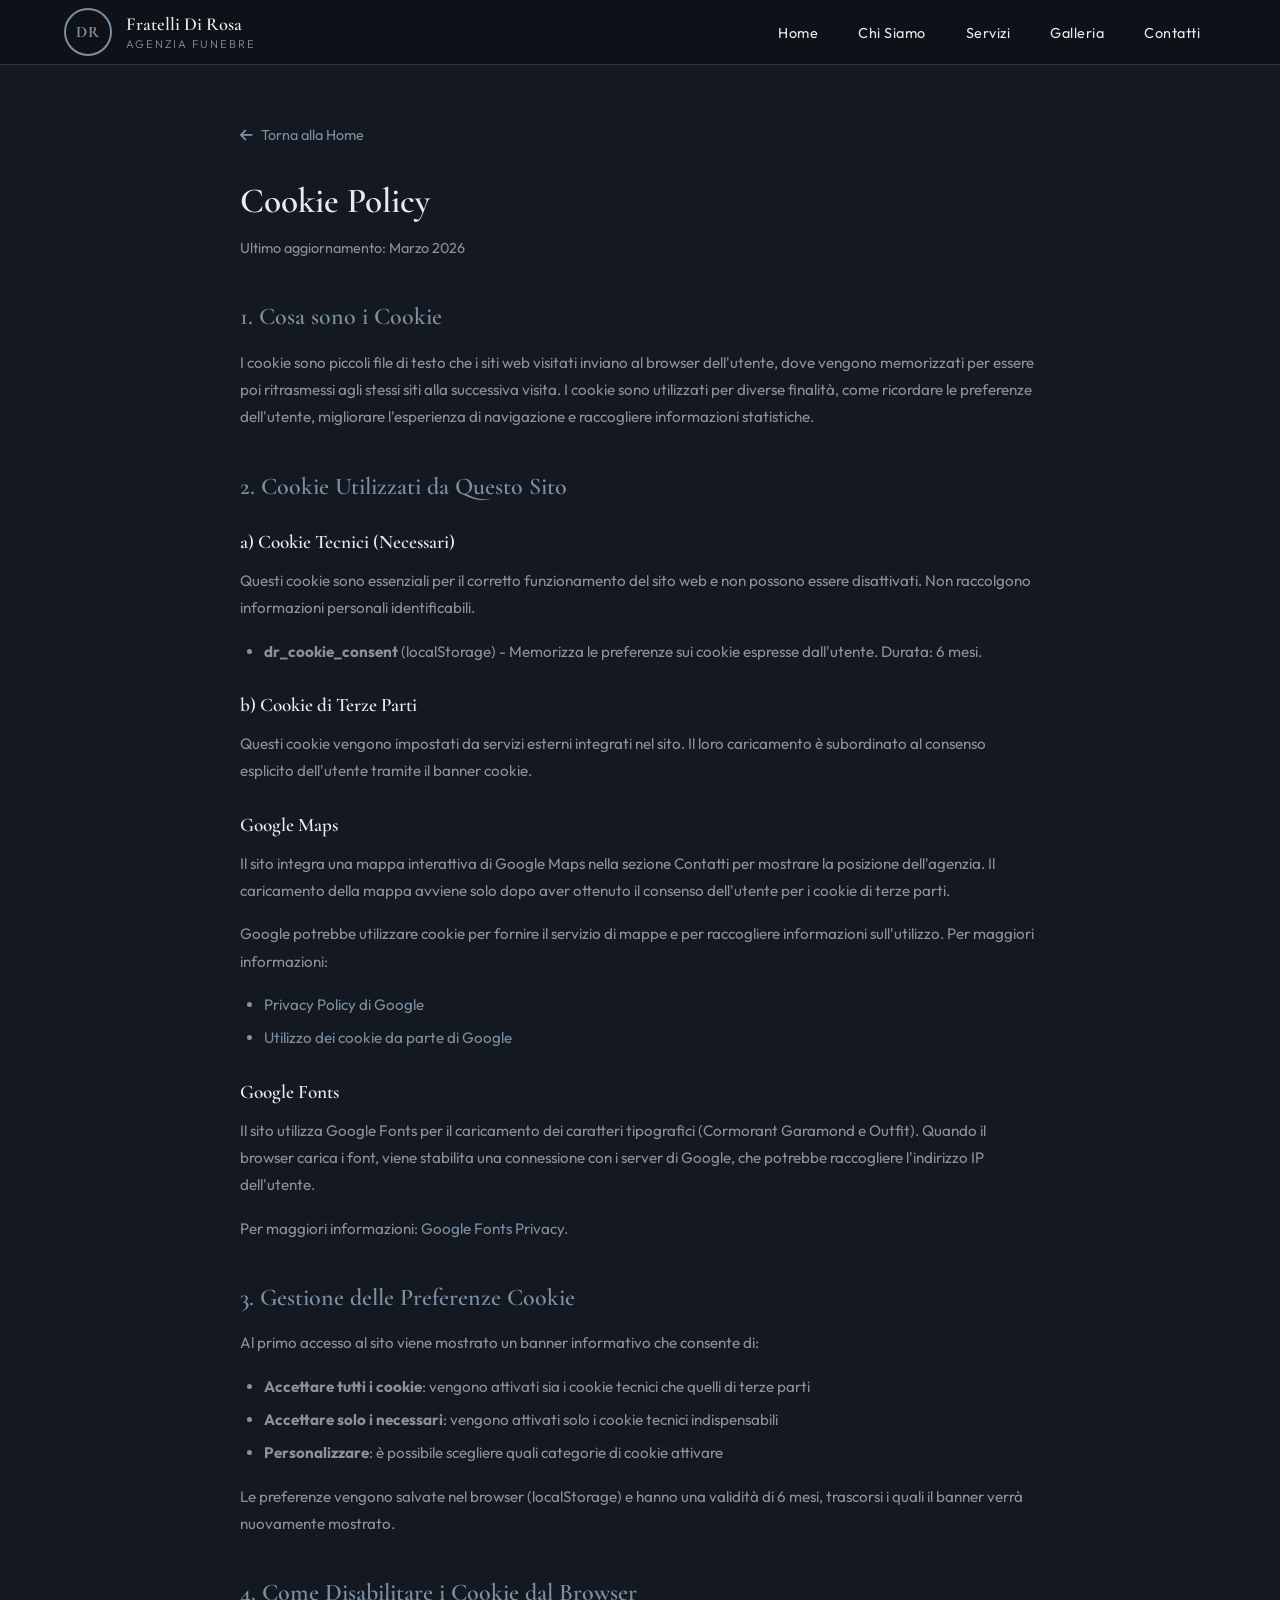
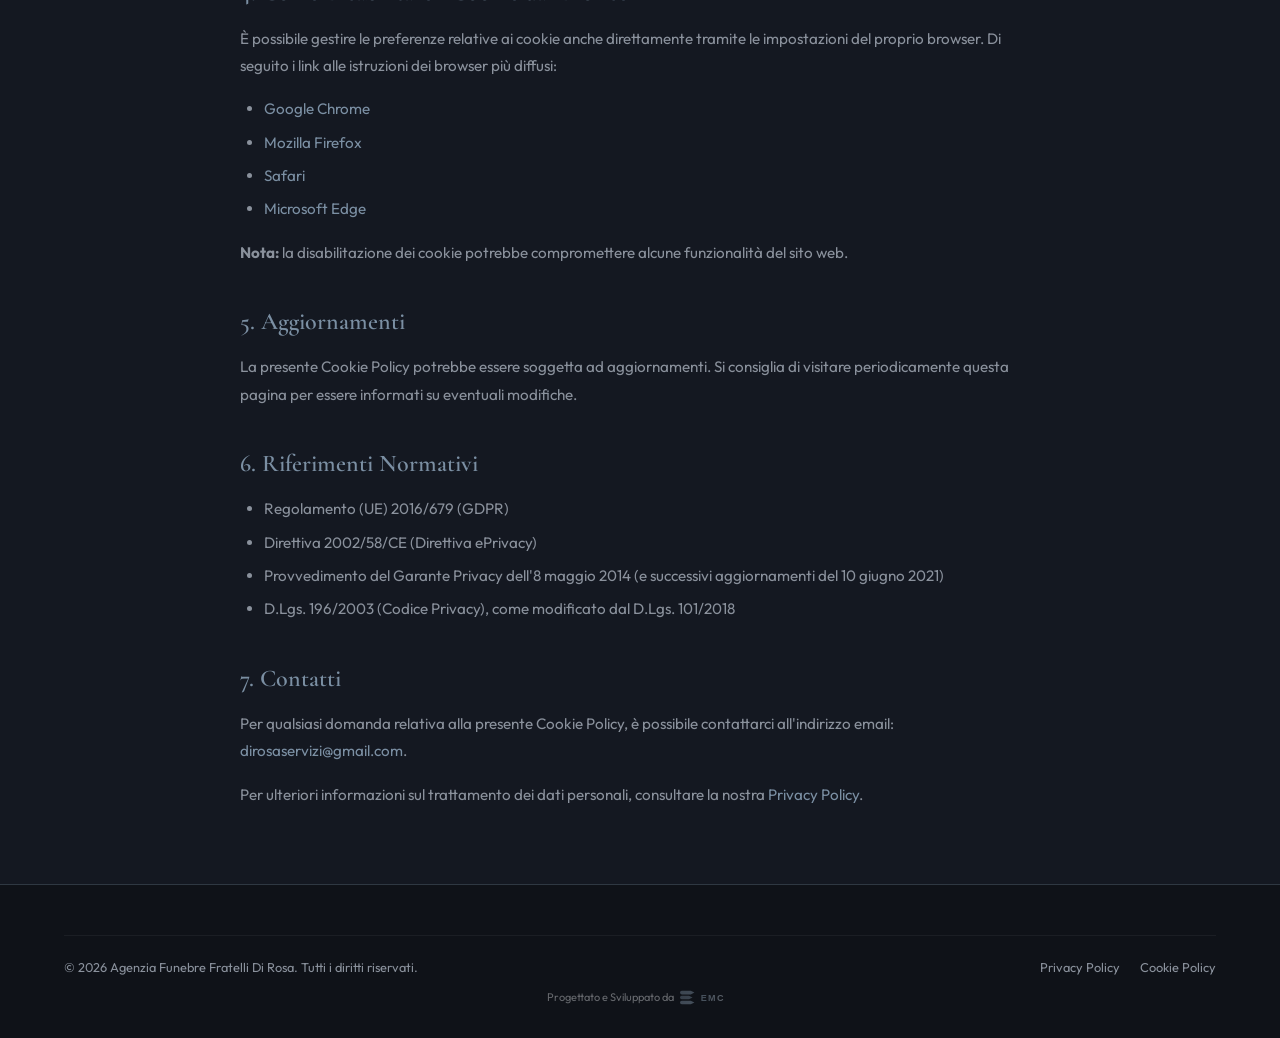
==== cookie-policy.html @ 61fea6ab "Redesign completo veste grafica sito Fratelli Di Rosa Nuovo design visivamente distinto da giulianal" ====
<!DOCTYPE html>
<html lang="it">
<head>
    <meta charset="UTF-8">
    <meta name="viewport" content="width=device-width, initial-scale=1.0">
    <meta name="description" content="Cookie Policy - Agenzia Funebre Fratelli Di Rosa">
    <meta name="robots" content="noindex, nofollow">
    <title>Cookie Policy - Fratelli Di Rosa</title>

    <link rel="preconnect" href="https://fonts.googleapis.com">
    <link rel="preconnect" href="https://fonts.gstatic.com" crossorigin>
    <link href="https://fonts.googleapis.com/css2?family=Cormorant+Garamond:ital,wght@0,400;0,500;0,600;0,700;1,400;1,500&family=Outfit:wght@300;400;500;600&display=swap" rel="stylesheet">
    <link rel="stylesheet" href="https://cdnjs.cloudflare.com/ajax/libs/font-awesome/6.5.1/css/all.min.css" integrity="sha512-DTOQO9RWCH3ppGqcWaEA1BIZOC6xxalwEsw9c2QQeAIftl+Vegovlnee1c9QX4TctnWMn13TZye+giMm8e2LwA==" crossorigin="anonymous" referrerpolicy="no-referrer">
    <link rel="icon" type="image/x-icon" href="favicon.ico">
    <link rel="stylesheet" href="css/style.css">
</head>
<body>

    <!-- Header -->
    <header class="header scrolled">
        <div class="container">
            <nav class="nav">
                <a href="index.html" class="nav-logo">
                    <div class="nav-logo-icon">DR</div>
                    <div class="nav-logo-text">
                        Fratelli Di Rosa
                        <span>Agenzia Funebre</span>
                    </div>
                </a>
                <ul class="nav-links">
                    <li><a href="index.html">Home</a></li>
                    <li><a href="index.html#chi-siamo">Chi Siamo</a></li>
                    <li><a href="index.html#servizi">Servizi</a></li>
                    <li><a href="index.html#galleria">Galleria</a></li>
                    <li><a href="index.html#contatti">Contatti</a></li>
                </ul>
                <button class="hamburger" id="hamburger" aria-label="Menu di navigazione" aria-expanded="false">
                    <span></span>
                    <span></span>
                    <span></span>
                </button>
            </nav>
        </div>
    </header>

    <!-- Cookie Policy -->
    <main class="legal-page">
        <div class="container">
            <div class="legal-content">
                <a href="index.html" class="legal-back"><i class="fas fa-arrow-left"></i> Torna alla Home</a>

                <h1>Cookie Policy</h1>
                <p class="legal-date">Ultimo aggiornamento: Marzo 2026</p>

                <h2>1. Cosa sono i Cookie</h2>
                <p>
                    I cookie sono piccoli file di testo che i siti web visitati inviano al browser dell'utente,
                    dove vengono memorizzati per essere poi ritrasmessi agli stessi siti alla successiva visita.
                    I cookie sono utilizzati per diverse finalità, come ricordare le preferenze dell'utente,
                    migliorare l'esperienza di navigazione e raccogliere informazioni statistiche.
                </p>

                <h2>2. Cookie Utilizzati da Questo Sito</h2>

                <h3>a) Cookie Tecnici (Necessari)</h3>
                <p>
                    Questi cookie sono essenziali per il corretto funzionamento del sito web e non possono essere
                    disattivati. Non raccolgono informazioni personali identificabili.
                </p>
                <ul>
                    <li>
                        <strong>dr_cookie_consent</strong> (localStorage) - Memorizza le preferenze sui cookie
                        espresse dall'utente. Durata: 6 mesi.
                    </li>
                </ul>

                <h3>b) Cookie di Terze Parti</h3>
                <p>
                    Questi cookie vengono impostati da servizi esterni integrati nel sito. Il loro caricamento
                    è subordinato al consenso esplicito dell'utente tramite il banner cookie.
                </p>

                <h3>Google Maps</h3>
                <p>
                    Il sito integra una mappa interattiva di Google Maps nella sezione Contatti per mostrare
                    la posizione dell'agenzia. Il caricamento della mappa avviene solo dopo aver ottenuto
                    il consenso dell'utente per i cookie di terze parti.
                </p>
                <p>
                    Google potrebbe utilizzare cookie per fornire il servizio di mappe e per raccogliere
                    informazioni sull'utilizzo. Per maggiori informazioni:
                </p>
                <ul>
                    <li><a href="https://policies.google.com/privacy" target="_blank" rel="noopener noreferrer">Privacy Policy di Google</a></li>
                    <li><a href="https://policies.google.com/technologies/cookies" target="_blank" rel="noopener noreferrer">Utilizzo dei cookie da parte di Google</a></li>
                </ul>

                <h3>Google Fonts</h3>
                <p>
                    Il sito utilizza Google Fonts per il caricamento dei caratteri tipografici (Cormorant Garamond e Outfit).
                    Quando il browser carica i font, viene stabilita una connessione con i server di Google,
                    che potrebbe raccogliere l'indirizzo IP dell'utente.
                </p>
                <p>
                    Per maggiori informazioni: <a href="https://developers.google.com/fonts/faq/privacy" target="_blank" rel="noopener noreferrer">Google Fonts Privacy</a>.
                </p>

                <h2>3. Gestione delle Preferenze Cookie</h2>
                <p>
                    Al primo accesso al sito viene mostrato un banner informativo che consente di:
                </p>
                <ul>
                    <li><strong>Accettare tutti i cookie</strong>: vengono attivati sia i cookie tecnici che quelli di terze parti</li>
                    <li><strong>Accettare solo i necessari</strong>: vengono attivati solo i cookie tecnici indispensabili</li>
                    <li><strong>Personalizzare</strong>: è possibile scegliere quali categorie di cookie attivare</li>
                </ul>
                <p>
                    Le preferenze vengono salvate nel browser (localStorage) e hanno una validità di 6 mesi,
                    trascorsi i quali il banner verrà nuovamente mostrato.
                </p>

                <h2>4. Come Disabilitare i Cookie dal Browser</h2>
                <p>
                    È possibile gestire le preferenze relative ai cookie anche direttamente tramite le
                    impostazioni del proprio browser. Di seguito i link alle istruzioni dei browser più diffusi:
                </p>
                <ul>
                    <li><a href="https://support.google.com/chrome/answer/95647" target="_blank" rel="noopener noreferrer">Google Chrome</a></li>
                    <li><a href="https://support.mozilla.org/it/kb/protezione-antitracciamento-avanzata-firefox-desktop" target="_blank" rel="noopener noreferrer">Mozilla Firefox</a></li>
                    <li><a href="https://support.apple.com/it-it/guide/safari/sfri11471/mac" target="_blank" rel="noopener noreferrer">Safari</a></li>
                    <li><a href="https://support.microsoft.com/it-it/windows/eliminare-e-gestire-i-cookie-168dab11-0753-043d-7c16-ede5947fc64d" target="_blank" rel="noopener noreferrer">Microsoft Edge</a></li>
                </ul>
                <p>
                    <strong>Nota:</strong> la disabilitazione dei cookie potrebbe compromettere alcune funzionalità del sito web.
                </p>

                <h2>5. Aggiornamenti</h2>
                <p>
                    La presente Cookie Policy potrebbe essere soggetta ad aggiornamenti. Si consiglia di visitare
                    periodicamente questa pagina per essere informati su eventuali modifiche.
                </p>

                <h2>6. Riferimenti Normativi</h2>
                <ul>
                    <li>Regolamento (UE) 2016/679 (GDPR)</li>
                    <li>Direttiva 2002/58/CE (Direttiva ePrivacy)</li>
                    <li>Provvedimento del Garante Privacy dell'8 maggio 2014 (e successivi aggiornamenti del 10 giugno 2021)</li>
                    <li>D.Lgs. 196/2003 (Codice Privacy), come modificato dal D.Lgs. 101/2018</li>
                </ul>

                <h2>7. Contatti</h2>
                <p>
                    Per qualsiasi domanda relativa alla presente Cookie Policy, è possibile contattarci all'indirizzo
                    email: <a href="mailto:dirosaservizi@gmail.com">dirosaservizi@gmail.com</a>.
                </p>
                <p>
                    Per ulteriori informazioni sul trattamento dei dati personali, consultare la nostra
                    <a href="privacy.html">Privacy Policy</a>.
                </p>
            </div>
        </div>
    </main>

    <!-- Footer -->
    <footer class="footer">
        <div class="container">
            <div class="footer-bottom">
                <p>&copy; 2026 Agenzia Funebre Fratelli Di Rosa. Tutti i diritti riservati.</p>
                <div class="footer-bottom-links">
                    <a href="privacy.html">Privacy Policy</a>
                    <a href="cookie-policy.html">Cookie Policy</a>
                </div>
            </div>
            <a href="https://www.enricomariacaruso.it" target="_blank" rel="noopener" title="Progettato e Sviluppato da Enrico Maria Caruso" style="margin-top:10px;display:flex;align-items:center;justify-content:center;gap:6px;opacity:0.4;font-size:11px;text-decoration:none;color:inherit;"><span>Progettato e Sviluppato da</span> <svg xmlns="http://www.w3.org/2000/svg" viewBox="0 0 120 40" height="18"><defs><linearGradient id="emcG" x1="0" y1="0" x2="120" y2="40" gradientUnits="userSpaceOnUse"><stop offset="0%" stop-color="#7b8fa3"/><stop offset="45%" stop-color="#9bb0c4"/><stop offset="100%" stop-color="#e8eaed"/></linearGradient><linearGradient id="emcIG" x1="0" y1="0" x2="40" y2="40" gradientUnits="userSpaceOnUse"><stop offset="0%" stop-color="#7b8fa3"/><stop offset="100%" stop-color="#9bb0c4"/></linearGradient></defs><path d="M4,4 H24 L32,8 L24,12 H4 A4,4 0 0,1 4,4Z" fill="url(#emcIG)"/><path d="M4,15 H20 L28,19 L20,23 H4 A4,4 0 0,1 4,15Z" fill="url(#emcIG)" opacity="0.85"/><path d="M4,26 H24 L32,30 L24,34 H4 A4,4 0 0,1 4,26Z" fill="url(#emcIG)"/><text x="46" y="27" font-family="'Space Grotesk','Segoe UI','Helvetica Neue',Arial,sans-serif" font-size="20" font-weight="700" fill="url(#emcG)" letter-spacing="3">EMC</text></svg></a>
        </div>
    </footer>

    <script>
        // Mobile menu per le pagine legali
        var hamburger = document.getElementById('hamburger');
        var navLinks = document.querySelector('.nav-links');
        if (hamburger && navLinks) {
            hamburger.addEventListener('click', function () {
                var isOpen = navLinks.classList.toggle('open');
                hamburger.classList.toggle('active');
                hamburger.setAttribute('aria-expanded', isOpen);
                document.body.style.overflow = isOpen ? 'hidden' : '';
            });
            navLinks.querySelectorAll('a').forEach(function (link) {
                link.addEventListener('click', function () {
                    navLinks.classList.remove('open');
                    hamburger.classList.remove('active');
                    hamburger.setAttribute('aria-expanded', 'false');
                    document.body.style.overflow = '';
                });
            });
        }
    </script>

</body>
</html>
---- css/style.css ----
/* ============================================
   Fratelli Di Rosa - Agenzia Funebre
   Redesign: Elegant Dark with Blue/Silver Accents
   Typography: Cormorant Garamond + Outfit
   ============================================ */

/* --- CSS Variables --- */
:root {
    --bg-primary: #141821;
    --bg-secondary: #0f1218;
    --bg-tertiary: #1a1f2e;
    --accent: #7b8fa3;
    --accent-light: #9bb0c4;
    --accent-transparent: rgba(123, 143, 163, 0.3);
    --accent-glow: rgba(123, 143, 163, 0.15);
    --text-primary: #e8eaed;
    --text-secondary: #8a919c;
    --text-dark: #141821;
    --font-heading: 'Cormorant Garamond', Georgia, serif;
    --font-body: 'Outfit', 'Segoe UI', Arial, sans-serif;
    --transition: 0.3s ease;
    --transition-slow: 0.6s ease;
    --max-width: 1200px;
    --nav-height: 80px;
}

/* --- Reset & Base --- */
*,
*::before,
*::after {
    margin: 0;
    padding: 0;
    box-sizing: border-box;
}

html {
    scroll-behavior: smooth;
    font-size: 16px;
}

body {
    font-family: var(--font-body);
    background-color: var(--bg-primary);
    color: var(--text-primary);
    line-height: 1.75;
    overflow-x: hidden;
    -webkit-font-smoothing: antialiased;
    -moz-osx-font-smoothing: grayscale;
}

a {
    color: var(--accent);
    text-decoration: none;
    transition: color var(--transition);
}

a:hover {
    color: var(--accent-light);
}

img {
    max-width: 100%;
    height: auto;
    display: block;
}

ul {
    list-style: none;
}

h1, h2, h3, h4, h5, h6 {
    font-family: var(--font-heading);
    font-weight: 600;
    line-height: 1.3;
    color: var(--text-primary);
}

.container {
    width: 100%;
    max-width: var(--max-width);
    margin: 0 auto;
    padding: 0 24px;
}

/* --- Section Shared --- */
.section {
    padding: 100px 0;
    position: relative;
}

/* Section divider gradient lines */
.section + .section::before {
    content: '';
    position: absolute;
    top: 0;
    left: 50%;
    transform: translateX(-50%);
    width: 120px;
    height: 1px;
    background: linear-gradient(90deg, transparent, var(--accent), transparent);
}

/* Section Header: left-aligned with vertical accent bar */
.section-header {
    text-align: left;
    margin-bottom: 60px;
    padding-left: 20px;
    border-left: 3px solid var(--accent);
}

.section-header h2 {
    font-size: 2.5rem;
    font-weight: 600;
    margin-bottom: 10px;
    color: var(--text-primary);
}

.section-header p {
    font-size: 1.1rem;
    color: var(--text-secondary);
    max-width: 600px;
    font-style: italic;
    font-family: var(--font-heading);
}

/* --- Scroll Animations: reveal-up + stagger --- */
.reveal-up {
    opacity: 0;
    clip-path: inset(100% 0 0 0);
    transition: opacity 0.8s cubic-bezier(0.16, 1, 0.3, 1), clip-path 0.8s cubic-bezier(0.16, 1, 0.3, 1);
}

.reveal-up.visible {
    opacity: 1;
    clip-path: inset(0);
}

/* Stagger delays for children */
.reveal-stagger > *:nth-child(1) { transition-delay: 0s; }
.reveal-stagger > *:nth-child(2) { transition-delay: 0.1s; }
.reveal-stagger > *:nth-child(3) { transition-delay: 0.2s; }
.reveal-stagger > *:nth-child(4) { transition-delay: 0.3s; }
.reveal-stagger > *:nth-child(5) { transition-delay: 0.4s; }
.reveal-stagger > *:nth-child(6) { transition-delay: 0.5s; }
.reveal-stagger > *:nth-child(7) { transition-delay: 0.6s; }

/* When reveal-stagger is visible, children also reveal */
.reveal-stagger.visible > * {
    opacity: 1;
    clip-path: inset(0);
}

/* Children of stagger containers share the reveal-up transition */
.reveal-stagger > * {
    opacity: 0;
    clip-path: inset(100% 0 0 0);
    transition: opacity 0.8s cubic-bezier(0.16, 1, 0.3, 1), clip-path 0.8s cubic-bezier(0.16, 1, 0.3, 1);
}

/* --- Header / Navbar --- */
.header {
    position: fixed;
    top: 0;
    left: 0;
    width: 100%;
    z-index: 1000;
    transition: background-color var(--transition), border-color var(--transition), height var(--transition);
    background-color: transparent;
}

.header.scrolled {
    background-color: rgba(15, 18, 24, 0.97);
    border-bottom: 1px solid var(--accent-transparent);
    backdrop-filter: blur(10px);
}

.header.scrolled .nav {
    height: 64px;
}

.nav {
    display: flex;
    align-items: center;
    justify-content: space-between;
    height: var(--nav-height);
    transition: height var(--transition);
}

.nav-logo {
    display: flex;
    align-items: center;
    gap: 14px;
    text-decoration: none;
}

.nav-logo-icon {
    width: 48px;
    height: 48px;
    border: 2px solid var(--accent);
    border-radius: 50%;
    display: flex;
    align-items: center;
    justify-content: center;
    font-family: var(--font-heading);
    font-weight: 700;
    font-size: 1rem;
    color: var(--accent);
    flex-shrink: 0;
    letter-spacing: 1px;
}

.nav-logo-text {
    font-family: var(--font-heading);
    font-size: 1.15rem;
    font-weight: 600;
    color: var(--text-primary);
    line-height: 1.3;
}

.nav-logo-text span {
    display: block;
    font-size: 0.7rem;
    color: var(--text-secondary);
    font-family: var(--font-body);
    text-transform: uppercase;
    letter-spacing: 2px;
    font-weight: 300;
}

/* Nav links: normal case, pill hover, dot active */
.nav-links {
    display: flex;
    align-items: center;
    gap: 8px;
}

.nav-links a {
    color: var(--text-primary);
    font-size: 0.9rem;
    font-weight: 400;
    letter-spacing: 0.5px;
    position: relative;
    padding: 8px 16px;
    border-radius: 24px;
    transition: background-color var(--transition), color var(--transition);
}

.nav-links a:hover {
    background-color: rgba(123, 143, 163, 0.12);
    color: var(--accent-light);
}

.nav-links a.active {
    color: var(--accent);
}

/* Dot indicator for active link */
.nav-links a.active::after {
    content: '';
    position: absolute;
    bottom: 2px;
    left: 50%;
    transform: translateX(-50%);
    width: 4px;
    height: 4px;
    background: var(--accent);
    border-radius: 50%;
}

/* Hamburger Menu */
.hamburger {
    display: none;
    flex-direction: column;
    justify-content: center;
    gap: 5px;
    cursor: pointer;
    padding: 8px;
    background: none;
    border: none;
    z-index: 1001;
}

.hamburger span {
    display: block;
    width: 26px;
    height: 2px;
    background: var(--text-primary);
    transition: all var(--transition);
    border-radius: 2px;
}

.hamburger.active span:nth-child(1) {
    transform: rotate(45deg) translate(5px, 5px);
}

.hamburger.active span:nth-child(2) {
    opacity: 0;
}

.hamburger.active span:nth-child(3) {
    transform: rotate(-45deg) translate(5px, -5px);
}

/* --- Buttons: Pill style, sentence case --- */
.btn {
    display: inline-flex;
    align-items: center;
    gap: 10px;
    padding: 14px 32px;
    font-size: 0.95rem;
    font-weight: 500;
    letter-spacing: 0.5px;
    border: none;
    border-radius: 24px;
    cursor: pointer;
    transition: all var(--transition);
    text-decoration: none;
    font-family: var(--font-body);
}

.btn-primary {
    background: var(--accent);
    color: var(--text-dark);
}

.btn-primary:hover {
    background: var(--accent-light);
    color: var(--text-dark);
    transform: translateY(-2px);
    box-shadow: 0 8px 25px rgba(123, 143, 163, 0.3);
}

.btn-outline {
    background: transparent;
    color: var(--accent);
    border: 1px solid var(--accent);
}

.btn-outline:hover {
    background: var(--accent);
    color: var(--text-dark);
    transform: translateY(-2px);
}

/* --- Hero Section: Left-aligned, gradient veil --- */
.hero {
    position: relative;
    min-height: 100vh;
    display: flex;
    align-items: center;
    justify-content: flex-start;
    background: var(--bg-secondary);
    overflow: hidden;
}

.hero::before {
    content: '';
    position: absolute;
    inset: 0;
    background:
        radial-gradient(ellipse at 30% 40%, rgba(123, 143, 163, 0.1) 0%, transparent 60%),
        radial-gradient(ellipse at 70% 80%, rgba(123, 143, 163, 0.05) 0%, transparent 50%);
    pointer-events: none;
    animation: hero-breathe 8s ease-in-out infinite;
}

@keyframes hero-breathe {
    0%, 100% { opacity: 1; }
    50% { opacity: 0.6; }
}

/* Animated horizontal line */
.hero::after {
    content: '';
    position: absolute;
    bottom: 60px;
    left: 10%;
    right: 10%;
    height: 1px;
    background: linear-gradient(90deg, transparent, var(--accent-transparent), transparent);
    transform: scaleX(0);
    animation: hero-line-draw 1.5s ease-out 1s forwards;
}

@keyframes hero-line-draw {
    to { transform: scaleX(1); }
}

.hero-content {
    position: relative;
    z-index: 1;
    padding: 0 24px;
    max-width: 600px;
    margin-left: max(24px, calc((100vw - var(--max-width)) / 2 + 24px));
}

.hero-eyebrow {
    font-size: 0.8rem;
    text-transform: uppercase;
    letter-spacing: 4px;
    color: var(--accent);
    font-weight: 400;
    margin-bottom: 16px;
    opacity: 0;
    transform: translateY(20px);
    animation: hero-slide-up 0.8s ease-out 0.2s forwards;
}

.hero h1 {
    font-size: 4.5rem;
    font-weight: 600;
    margin-bottom: 20px;
    letter-spacing: 1px;
    color: var(--text-primary);
    line-height: 1.1;
    opacity: 0;
    transform: translateY(20px);
    animation: hero-slide-up 0.8s ease-out 0.4s forwards;
}

.hero-phrase-wrapper {
    display: flex;
    align-items: stretch;
    gap: 20px;
    margin-bottom: 36px;
    opacity: 0;
    transform: translateY(20px);
    animation: hero-slide-up 0.8s ease-out 0.6s forwards;
}

.hero-phrase-divider {
    width: 1px;
    background: var(--accent);
    flex-shrink: 0;
}

.hero-phrase {
    font-size: 1.15rem;
    color: var(--text-secondary);
    font-style: italic;
    font-family: var(--font-heading);
    font-weight: 500;
    line-height: 1.6;
}

.hero-ctas {
    display: flex;
    gap: 16px;
    margin-bottom: 28px;
    opacity: 0;
    transform: translateY(20px);
    animation: hero-slide-up 0.8s ease-out 0.8s forwards;
}

.hero-bottom {
    display: flex;
    align-items: center;
    gap: 20px;
    flex-wrap: wrap;
    opacity: 0;
    transform: translateY(20px);
    animation: hero-slide-up 0.8s ease-out 1s forwards;
}

.hero-badge {
    display: inline-flex;
    align-items: center;
    gap: 8px;
    padding: 8px 20px;
    border: 1px solid var(--accent-transparent);
    border-radius: 50px;
    font-size: 0.8rem;
    color: var(--accent);
    letter-spacing: 0.5px;
    font-weight: 300;
}

.hero-badge i {
    font-size: 0.85rem;
}

.hero-phones {
    display: flex;
    flex-wrap: wrap;
    gap: 16px;
}

.hero-phones a {
    color: var(--text-secondary);
    font-size: 0.9rem;
    display: inline-flex;
    align-items: center;
    gap: 6px;
    transition: color var(--transition);
    font-weight: 300;
}

.hero-phones a:hover {
    color: var(--accent);
}

.hero-phones .phone-name {
    color: var(--accent);
    font-weight: 500;
    font-size: 0.75rem;
    text-transform: uppercase;
    letter-spacing: 0.5px;
}

@keyframes hero-slide-up {
    to {
        opacity: 1;
        transform: translateY(0);
    }
}

/* --- Chi Siamo: 2-column editorial layout --- */
.about {
    background: var(--bg-primary);
}

.about-editorial {
    display: grid;
    grid-template-columns: 3fr 2fr;
    gap: 60px;
    align-items: start;
}

.about-text {
    text-align: left;
}

.about-text p {
    font-size: 1.05rem;
    color: var(--text-secondary);
    margin-bottom: 20px;
    line-height: 1.85;
}

.about-text p:last-of-type {
    margin-bottom: 0;
}

/* Sidebar values */
.about-sidebar {
    border-left: 1px solid var(--accent-transparent);
    padding-left: 32px;
    display: flex;
    flex-direction: column;
    gap: 28px;
}

.about-value {
    display: flex;
    align-items: flex-start;
    gap: 16px;
    text-align: left;
}

.about-value-icon {
    width: 48px;
    height: 48px;
    border-radius: 12px;
    background: var(--accent-glow);
    display: flex;
    align-items: center;
    justify-content: center;
    font-size: 1.2rem;
    color: var(--accent);
    flex-shrink: 0;
}

.about-value-content h4 {
    font-size: 1rem;
    font-family: var(--font-body);
    font-weight: 600;
    margin-bottom: 4px;
    color: var(--text-primary);
}

.about-value-content p {
    font-size: 0.9rem;
    color: var(--text-secondary);
    line-height: 1.6;
    margin-bottom: 0;
}

/* --- Servizi: Horizontal numbered strips --- */
.services {
    background: var(--bg-secondary);
}

.services-strips {
    display: flex;
    flex-direction: column;
    gap: 2px;
}

.service-strip {
    display: grid;
    grid-template-columns: 60px 1fr 80px;
    align-items: center;
    gap: 24px;
    padding: 24px 28px;
    background: var(--bg-tertiary);
    border: 1px solid rgba(255, 255, 255, 0.04);
    transition: all var(--transition);
}

.service-strip:first-child {
    border-radius: 8px 8px 0 0;
}

.service-strip:last-child {
    border-radius: 0 0 8px 8px;
}

.service-strip:hover {
    padding-left: 40px;
    border-color: var(--accent-transparent);
}

.service-strip:hover .service-number {
    color: var(--accent);
}

.service-number {
    font-family: var(--font-heading);
    font-size: 1.4rem;
    font-weight: 600;
    color: var(--text-secondary);
    transition: color var(--transition);
}

.service-strip-content h3 {
    font-size: 1.15rem;
    font-weight: 600;
    margin-bottom: 4px;
    color: var(--text-primary);
}

.service-strip-content p {
    font-size: 0.9rem;
    color: var(--text-secondary);
    line-height: 1.65;
}

.service-strip-icon {
    display: flex;
    align-items: center;
    justify-content: center;
    font-size: 1.4rem;
    color: var(--accent);
    opacity: 0.6;
    transition: opacity var(--transition);
}

.service-strip:hover .service-strip-icon {
    opacity: 1;
}

/* --- Galleria: Masonry layout --- */
.gallery {
    background: var(--bg-primary);
}

.gallery-grid {
    display: grid;
    grid-template-columns: repeat(3, 1fr);
    grid-auto-rows: 200px;
    gap: 12px;
}

/* Variable sizing for masonry effect */
.gallery-item:nth-child(1) { grid-row: span 2; }
.gallery-item:nth-child(4) { grid-column: span 2; }
.gallery-item:nth-child(5) { grid-row: span 2; }

.gallery-item {
    border-radius: 4px;
    overflow: hidden;
    position: relative;
    cursor: pointer;
}

.gallery-item img {
    width: 100%;
    height: 100%;
    object-fit: cover;
    transition: transform 0.5s ease;
}

.gallery-item:hover img {
    transform: scale(1.03);
}

/* Caption overlay on hover */
.gallery-item::after {
    content: attr(data-caption);
    position: absolute;
    bottom: 0;
    left: 0;
    right: 0;
    padding: 16px;
    background: linear-gradient(transparent, rgba(0, 0, 0, 0.7));
    color: var(--text-primary);
    font-size: 0.85rem;
    font-weight: 400;
    transform: translateY(100%);
    transition: transform 0.4s ease;
}

.gallery-item:hover::after {
    transform: translateY(0);
}

/* Lightbox Carousel */
.lightbox-overlay {
    position: fixed;
    inset: 0;
    background: rgba(0, 0, 0, 0.94);
    z-index: 10000;
    display: none;
    align-items: center;
    justify-content: center;
    padding: 24px 80px;
}

.lightbox-overlay.show {
    display: flex;
}

.lightbox-overlay img {
    max-width: 85vw;
    max-height: 82vh;
    object-fit: contain;
    border-radius: 4px;
    transition: opacity 0.3s ease;
}

.lightbox-close {
    position: absolute;
    top: 20px;
    right: 28px;
    background: none;
    border: none;
    color: var(--text-primary);
    font-size: 2rem;
    cursor: pointer;
    opacity: 0.7;
    transition: opacity var(--transition);
    z-index: 1;
}

.lightbox-close:hover {
    opacity: 1;
}

.lightbox-prev,
.lightbox-next {
    position: absolute;
    top: 50%;
    transform: translateY(-50%);
    background: rgba(255, 255, 255, 0.08);
    border: 1px solid rgba(255, 255, 255, 0.15);
    color: var(--text-primary);
    width: 50px;
    height: 50px;
    border-radius: 50%;
    display: flex;
    align-items: center;
    justify-content: center;
    font-size: 1.1rem;
    cursor: pointer;
    opacity: 0.6;
    transition: all var(--transition);
    z-index: 1;
}

.lightbox-prev {
    left: 20px;
}

.lightbox-next {
    right: 20px;
}

.lightbox-prev:hover,
.lightbox-next:hover {
    opacity: 1;
    background: var(--accent);
    border-color: var(--accent);
    color: var(--text-dark);
}

.lightbox-counter {
    position: absolute;
    bottom: 24px;
    left: 50%;
    transform: translateX(-50%);
    font-size: 0.9rem;
    color: var(--text-secondary);
    letter-spacing: 2px;
}

/* --- Perche Sceglierci: Horizontal Timeline --- */
.why-us {
    background: var(--bg-primary);
}

.why-us-timeline {
    display: flex;
    align-items: flex-start;
    position: relative;
    gap: 0;
}

/* Connecting horizontal line */
.why-us-timeline::before {
    content: '';
    position: absolute;
    top: 32px;
    left: 60px;
    right: 60px;
    height: 2px;
    background: var(--accent-transparent);
    z-index: 0;
}

.why-us-step {
    flex: 1;
    text-align: center;
    padding: 0 20px;
    position: relative;
    z-index: 1;
}

.why-us-marker {
    width: 64px;
    height: 64px;
    margin: 0 auto 20px;
    border-radius: 12px;
    background: var(--bg-tertiary);
    border: 2px solid var(--accent-transparent);
    display: flex;
    flex-direction: column;
    align-items: center;
    justify-content: center;
    gap: 2px;
    transition: all var(--transition);
}

.why-us-marker .step-number {
    font-family: var(--font-heading);
    font-size: 0.7rem;
    font-weight: 600;
    color: var(--accent);
    line-height: 1;
}

.why-us-marker i {
    font-size: 1.2rem;
    color: var(--accent);
}

.why-us-step:hover .why-us-marker {
    border-color: var(--accent);
    box-shadow: 0 0 20px var(--accent-glow);
}

.why-us-step h3 {
    font-size: 1.2rem;
    margin-bottom: 12px;
    color: var(--text-primary);
}

.why-us-step p {
    font-size: 0.9rem;
    color: var(--text-secondary);
    line-height: 1.75;
}

/* --- Contatti: 3 columns --- */
.contact {
    background: var(--bg-secondary);
}

.contact-grid {
    display: grid;
    grid-template-columns: 1fr 280px 1fr;
    gap: 40px;
}

/* Map column */
.contact-map {
    border-radius: 8px;
    overflow: hidden;
    min-height: 400px;
}

.map-container {
    width: 100%;
    height: 100%;
    min-height: 400px;
    border-radius: 8px;
    overflow: hidden;
    border: 1px solid rgba(255, 255, 255, 0.08);
}

.map-container iframe {
    width: 100%;
    height: 100%;
    border: none;
    filter: grayscale(0.3) brightness(0.85);
}

.map-placeholder {
    width: 100%;
    height: 100%;
    min-height: 400px;
    display: flex;
    flex-direction: column;
    align-items: center;
    justify-content: center;
    background: var(--bg-tertiary);
    color: var(--text-secondary);
    gap: 12px;
}

.map-placeholder i {
    font-size: 2rem;
    color: var(--accent);
}

.map-placeholder p {
    font-size: 0.9rem;
    text-align: center;
    padding: 0 16px;
}

.map-placeholder a {
    color: var(--accent);
    text-decoration: underline;
}

/* Info column (center) */
.contact-info h3 {
    font-size: 1.4rem;
    margin-bottom: 24px;
    color: var(--text-primary);
}

.contact-info-item {
    display: flex;
    align-items: flex-start;
    gap: 14px;
    margin-bottom: 24px;
}

.contact-info-item i {
    width: 36px;
    height: 36px;
    border: 1px solid var(--accent-transparent);
    border-radius: 10px;
    display: flex;
    align-items: center;
    justify-content: center;
    color: var(--accent);
    font-size: 0.9rem;
    flex-shrink: 0;
    margin-top: 2px;
}

.contact-info-item-content h4 {
    font-size: 0.9rem;
    font-family: var(--font-body);
    font-weight: 600;
    color: var(--text-primary);
    margin-bottom: 2px;
}

.contact-info-item-content p,
.contact-info-item-content a {
    font-size: 0.88rem;
    color: var(--text-secondary);
    line-height: 1.6;
}

.contact-info-item-content a:hover {
    color: var(--accent);
}

.contact-phones {
    display: flex;
    flex-direction: column;
    gap: 2px;
}

/* Form column */
.contact-form h3 {
    font-size: 1.4rem;
    margin-bottom: 24px;
    color: var(--text-primary);
}

.form-group {
    margin-bottom: 18px;
}

.form-group label {
    display: block;
    font-size: 0.82rem;
    font-weight: 500;
    color: var(--text-secondary);
    margin-bottom: 6px;
    letter-spacing: 0.5px;
}

.form-group input,
.form-group textarea {
    width: 100%;
    padding: 12px 16px;
    background: var(--bg-tertiary);
    border: 1px solid rgba(255, 255, 255, 0.08);
    border-radius: 8px;
    color: var(--text-primary);
    font-family: var(--font-body);
    font-size: 0.92rem;
    transition: border-color var(--transition);
    outline: none;
}

.form-group input:focus,
.form-group textarea:focus {
    border-color: var(--accent);
}

.form-group input::placeholder,
.form-group textarea::placeholder {
    color: var(--text-secondary);
    opacity: 0.5;
}

.form-group textarea {
    resize: vertical;
    min-height: 110px;
}

.form-group.error input,
.form-group.error textarea {
    border-color: #c94c4c;
}

.form-group .error-message {
    color: #c94c4c;
    font-size: 0.8rem;
    margin-top: 6px;
    display: none;
}

.form-group.error .error-message {
    display: block;
}

.form-checkbox {
    display: flex;
    align-items: flex-start;
    gap: 12px;
    margin-bottom: 20px;
}

.form-checkbox input[type="checkbox"] {
    width: 18px;
    height: 18px;
    margin-top: 3px;
    accent-color: var(--accent);
    flex-shrink: 0;
    cursor: pointer;
}

.form-checkbox label {
    font-size: 0.82rem;
    color: var(--text-secondary);
    line-height: 1.6;
    cursor: pointer;
}

.form-checkbox label a {
    color: var(--accent);
    text-decoration: underline;
}

.form-checkbox.error label {
    color: #c94c4c;
}

.btn-submit {
    width: 100%;
}

.form-success {
    display: none;
    text-align: center;
    padding: 30px;
    background: var(--accent-glow);
    border: 1px solid var(--accent-transparent);
    border-radius: 8px;
}

.form-success i {
    font-size: 2.5rem;
    color: var(--accent);
    margin-bottom: 16px;
}

.form-success h4 {
    font-size: 1.2rem;
    margin-bottom: 8px;
}

.form-success p {
    color: var(--text-secondary);
    font-size: 0.95rem;
}

/* --- Footer: Single centered column + horizontal nav --- */
.footer {
    background: var(--bg-secondary);
    border-top: 1px solid var(--accent-transparent);
    padding: 50px 0 30px;
}

.footer-centered {
    text-align: center;
}

/* Brand area */
.footer-brand-center {
    display: flex;
    flex-direction: column;
    align-items: center;
    margin-bottom: 28px;
}

.footer-brand-center .nav-logo {
    margin-bottom: 12px;
    justify-content: center;
}

.footer-brand-center .nav-logo-text {
    text-align: left;
}

.footer-brand-center > p {
    color: var(--text-secondary);
    font-size: 0.88rem;
    line-height: 1.65;
    max-width: 400px;
}

/* Horizontal nav row */
.footer-nav-row {
    display: flex;
    justify-content: center;
    gap: 28px;
    padding: 20px 0;
    border-top: 1px solid rgba(255, 255, 255, 0.06);
    border-bottom: 1px solid rgba(255, 255, 255, 0.06);
    margin-bottom: 20px;
}

.footer-nav-row a {
    color: var(--text-secondary);
    font-size: 0.88rem;
    font-weight: 400;
    transition: color var(--transition);
}

.footer-nav-row a:hover {
    color: var(--accent);
}

/* Contact row */
.footer-contact-row {
    display: flex;
    justify-content: center;
    gap: 24px;
    flex-wrap: wrap;
    margin-bottom: 20px;
}

.footer-contact-row a {
    color: var(--text-secondary);
    font-size: 0.85rem;
    display: inline-flex;
    align-items: center;
    gap: 6px;
    transition: color var(--transition);
}

.footer-contact-row a:hover {
    color: var(--accent);
}

.footer-contact-row a i {
    color: var(--accent);
    font-size: 0.8rem;
}

/* Social */
.footer-social {
    display: flex;
    justify-content: center;
    gap: 12px;
    margin-bottom: 28px;
}

.footer-social a {
    width: 40px;
    height: 40px;
    border: 1px solid var(--accent-transparent);
    border-radius: 50%;
    display: flex;
    align-items: center;
    justify-content: center;
    color: var(--text-secondary);
    font-size: 1rem;
    transition: all var(--transition);
}

.footer-social a:hover {
    background: var(--accent);
    color: var(--text-dark);
    border-color: var(--accent);
}

.footer-bottom {
    border-top: 1px solid rgba(255, 255, 255, 0.05);
    padding-top: 20px;
    display: flex;
    align-items: center;
    justify-content: space-between;
    flex-wrap: wrap;
    gap: 12px;
}

.footer-bottom p {
    font-size: 0.8rem;
    color: var(--text-secondary);
}

.footer-bottom-links {
    display: flex;
    gap: 20px;
}

.footer-bottom-links a {
    font-size: 0.8rem;
    color: var(--text-secondary);
}

.footer-bottom-links a:hover {
    color: var(--accent);
}

/* --- WhatsApp Button --- */
.whatsapp-btn {
    position: fixed;
    bottom: 28px;
    right: 28px;
    width: 56px;
    height: 56px;
    background: #25D366;
    border-radius: 50%;
    display: flex;
    align-items: center;
    justify-content: center;
    color: #fff;
    font-size: 1.8rem;
    z-index: 9998;
    box-shadow: 0 4px 15px rgba(37, 211, 102, 0.4);
    transition: all var(--transition);
    text-decoration: none;
}

.whatsapp-btn:hover {
    background: #20ba5a;
    color: #fff;
    transform: scale(1.1);
    box-shadow: 0 6px 20px rgba(37, 211, 102, 0.5);
}

/* --- Cookie Banner --- */
.cookie-banner {
    position: fixed;
    bottom: 0;
    left: 0;
    right: 0;
    background: var(--bg-tertiary);
    border-top: 1px solid var(--accent-transparent);
    padding: 20px 24px;
    z-index: 9999;
    transform: translateY(100%);
    transition: transform 0.5s ease;
    box-shadow: 0 -5px 30px rgba(0, 0, 0, 0.4);
}

.cookie-banner.show {
    transform: translateY(0);
}

.cookie-banner-content {
    max-width: var(--max-width);
    margin: 0 auto;
    display: flex;
    align-items: center;
    justify-content: space-between;
    gap: 24px;
}

.cookie-banner-text {
    flex: 1;
}

.cookie-banner-text p {
    font-size: 0.9rem;
    color: var(--text-secondary);
    line-height: 1.6;
}

.cookie-banner-text a {
    color: var(--accent);
    text-decoration: underline;
}

.cookie-banner-actions {
    display: flex;
    gap: 12px;
    flex-shrink: 0;
}

.cookie-btn {
    padding: 10px 20px;
    font-size: 0.85rem;
    font-weight: 500;
    border: none;
    border-radius: 24px;
    cursor: pointer;
    transition: all var(--transition);
    font-family: var(--font-body);
    white-space: nowrap;
}

.cookie-btn-accept {
    background: var(--accent);
    color: var(--text-dark);
}

.cookie-btn-accept:hover {
    background: var(--accent-light);
}

.cookie-btn-necessary {
    background: transparent;
    color: var(--text-secondary);
    border: 1px solid rgba(255, 255, 255, 0.15);
}

.cookie-btn-necessary:hover {
    border-color: var(--text-secondary);
    color: var(--text-primary);
}

.cookie-btn-settings {
    background: transparent;
    color: var(--accent);
    border: 1px solid var(--accent-transparent);
}

.cookie-btn-settings:hover {
    background: var(--accent-glow);
}

/* Cookie Modal */
.cookie-modal-overlay {
    position: fixed;
    inset: 0;
    background: rgba(0, 0, 0, 0.7);
    z-index: 10000;
    display: none;
    align-items: center;
    justify-content: center;
    padding: 24px;
}

.cookie-modal-overlay.show {
    display: flex;
}

.cookie-modal {
    background: var(--bg-tertiary);
    border: 1px solid var(--accent-transparent);
    border-radius: 12px;
    max-width: 500px;
    width: 100%;
    max-height: 80vh;
    overflow-y: auto;
    padding: 32px;
}

.cookie-modal h3 {
    font-size: 1.3rem;
    margin-bottom: 8px;
    color: var(--text-primary);
}

.cookie-modal > p {
    font-size: 0.9rem;
    color: var(--text-secondary);
    margin-bottom: 28px;
    line-height: 1.6;
}

.cookie-category {
    border: 1px solid rgba(255, 255, 255, 0.08);
    border-radius: 8px;
    padding: 20px;
    margin-bottom: 16px;
}

.cookie-category-header {
    display: flex;
    align-items: center;
    justify-content: space-between;
    margin-bottom: 8px;
}

.cookie-category-header h4 {
    font-size: 0.95rem;
    font-family: var(--font-body);
    font-weight: 600;
    color: var(--text-primary);
}

.cookie-category p {
    font-size: 0.85rem;
    color: var(--text-secondary);
    line-height: 1.5;
}

/* Toggle Switch */
.toggle-switch {
    position: relative;
    width: 44px;
    height: 24px;
    flex-shrink: 0;
}

.toggle-switch input {
    opacity: 0;
    width: 0;
    height: 0;
}

.toggle-slider {
    position: absolute;
    inset: 0;
    background: rgba(255, 255, 255, 0.15);
    border-radius: 24px;
    cursor: pointer;
    transition: background var(--transition);
}

.toggle-slider::before {
    content: '';
    position: absolute;
    height: 18px;
    width: 18px;
    left: 3px;
    bottom: 3px;
    background: white;
    border-radius: 50%;
    transition: transform var(--transition);
}

.toggle-switch input:checked + .toggle-slider {
    background: var(--accent);
}

.toggle-switch input:checked + .toggle-slider::before {
    transform: translateX(20px);
}

.toggle-switch input:disabled + .toggle-slider {
    opacity: 0.6;
    cursor: not-allowed;
}

.cookie-always-active {
    font-size: 0.8rem;
    color: var(--accent);
    font-weight: 600;
    text-transform: uppercase;
    letter-spacing: 1px;
}

.cookie-modal-actions {
    display: flex;
    gap: 12px;
    margin-top: 24px;
}

.cookie-modal-actions .cookie-btn {
    flex: 1;
}

/* --- Legal Pages (Privacy & Cookie Policy) --- */
.legal-page {
    padding-top: calc(var(--nav-height) + 40px);
    padding-bottom: 60px;
    min-height: 100vh;
    background: var(--bg-primary);
}

.legal-content {
    max-width: 800px;
    margin: 0 auto;
}

.legal-content h1 {
    font-size: 2.2rem;
    margin-bottom: 12px;
}

.legal-content .legal-date {
    color: var(--text-secondary);
    font-size: 0.9rem;
    margin-bottom: 40px;
}

.legal-content h2 {
    font-size: 1.5rem;
    margin-top: 40px;
    margin-bottom: 16px;
    color: var(--accent);
}

.legal-content h3 {
    font-size: 1.2rem;
    margin-top: 28px;
    margin-bottom: 12px;
}

.legal-content p {
    color: var(--text-secondary);
    font-size: 0.95rem;
    line-height: 1.8;
    margin-bottom: 16px;
}

.legal-content ul {
    list-style: disc;
    padding-left: 24px;
    margin-bottom: 16px;
}

.legal-content ul li {
    color: var(--text-secondary);
    font-size: 0.95rem;
    line-height: 1.8;
    margin-bottom: 6px;
}

.legal-content a {
    color: var(--accent);
}

.legal-back {
    display: inline-flex;
    align-items: center;
    gap: 8px;
    color: var(--accent);
    font-size: 0.9rem;
    margin-bottom: 30px;
    transition: gap var(--transition);
}

.legal-back:hover {
    gap: 12px;
}

/* --- Responsive Design --- */

/* Tablet */
@media (max-width: 1024px) {
    .section {
        padding: 80px 0;
    }

    .section-header h2 {
        font-size: 2.1rem;
    }

    /* About: stack on tablet */
    .about-editorial {
        grid-template-columns: 1fr;
        gap: 40px;
    }

    .about-sidebar {
        border-left: none;
        border-top: 1px solid var(--accent-transparent);
        padding-left: 0;
        padding-top: 32px;
        flex-direction: row;
        flex-wrap: wrap;
        gap: 24px;
    }

    .about-value {
        flex: 1;
        min-width: 200px;
    }

    /* Services strip - keep as strips */
    .service-strip-content p {
        font-size: 0.85rem;
    }

    /* Gallery: 2 columns, reset masonry spans */
    .gallery-grid {
        grid-template-columns: repeat(2, 1fr);
        grid-auto-rows: 180px;
    }

    .gallery-item:nth-child(1),
    .gallery-item:nth-child(5) {
        grid-row: span 1;
    }

    .gallery-item:nth-child(4) {
        grid-column: span 1;
    }

    /* Why-us: keep horizontal for tablet */
    .why-us-step {
        padding: 0 12px;
    }

    /* Contacts: map full width on top, info+form below */
    .contact-grid {
        grid-template-columns: 1fr 1fr;
        gap: 32px;
    }

    .contact-map {
        grid-column: 1 / -1;
    }

    .footer-bottom {
        flex-direction: column;
        text-align: center;
    }
}

/* Mobile */
@media (max-width: 768px) {
    :root {
        --nav-height: 68px;
    }

    .nav-links {
        position: fixed;
        top: 0;
        right: -100%;
        width: 280px;
        height: 100vh;
        background: var(--bg-secondary);
        flex-direction: column;
        justify-content: center;
        padding: 40px;
        gap: 8px;
        transition: right var(--transition);
        box-shadow: -5px 0 30px rgba(0, 0, 0, 0.5);
    }

    .nav-links.open {
        right: 0;
    }

    .nav-links a {
        font-size: 1rem;
        padding: 12px 16px;
    }

    .hamburger {
        display: flex;
    }

    /* Hero mobile */
    .hero-content {
        margin-left: 0;
        padding: 0 24px;
        max-width: 100%;
    }

    .hero h1 {
        font-size: 2.8rem;
    }

    .hero-eyebrow {
        font-size: 0.7rem;
        letter-spacing: 3px;
    }

    .hero-phrase {
        font-size: 1rem;
    }

    .hero-ctas {
        flex-direction: column;
        gap: 12px;
    }

    .hero-ctas .btn {
        width: 100%;
        justify-content: center;
    }

    .hero-bottom {
        flex-direction: column;
        align-items: flex-start;
        gap: 12px;
    }

    .hero-phones {
        flex-direction: column;
        gap: 8px;
    }

    /* Section header */
    .section {
        padding: 60px 0;
    }

    .section-header {
        margin-bottom: 40px;
    }

    .section-header h2 {
        font-size: 1.8rem;
    }

    /* About */
    .about-editorial {
        grid-template-columns: 1fr;
    }

    .about-sidebar {
        flex-direction: column;
    }

    /* Services strips */
    .service-strip {
        grid-template-columns: 40px 1fr;
        gap: 16px;
    }

    .service-strip-icon {
        display: none;
    }

    .service-strip-content p {
        font-size: 0.85rem;
    }

    /* Gallery: single column */
    .gallery-grid {
        grid-template-columns: 1fr;
        grid-auto-rows: 200px;
    }

    .gallery-item:nth-child(1),
    .gallery-item:nth-child(5) {
        grid-row: span 1;
    }

    .gallery-item:nth-child(4) {
        grid-column: span 1;
    }

    /* Why-us: vertical */
    .why-us-timeline {
        flex-direction: column;
        gap: 32px;
    }

    .why-us-timeline::before {
        display: none;
    }

    .why-us-step {
        display: flex;
        align-items: flex-start;
        text-align: left;
        gap: 16px;
        padding: 0;
    }

    .why-us-marker {
        margin: 0;
        flex-shrink: 0;
    }

    .why-us-step h3 {
        margin-bottom: 8px;
    }

    /* Contacts: fully stacked */
    .contact-grid {
        grid-template-columns: 1fr;
        gap: 32px;
    }

    .contact-map {
        min-height: 300px;
    }

    .map-container {
        min-height: 300px;
    }

    .map-placeholder {
        min-height: 300px;
    }

    /* Footer */
    .footer-nav-row {
        flex-direction: column;
        gap: 12px;
    }

    .footer-contact-row {
        flex-direction: column;
        gap: 8px;
    }

    .footer-bottom {
        flex-direction: column;
        text-align: center;
    }

    /* Cookie */
    .cookie-banner-content {
        flex-direction: column;
        text-align: center;
    }

    .cookie-banner-actions {
        flex-direction: column;
        width: 100%;
    }

    .cookie-btn {
        width: 100%;
        text-align: center;
    }

    .cookie-modal {
        padding: 24px;
    }

    .cookie-modal-actions {
        flex-direction: column;
    }

    .legal-content h1 {
        font-size: 1.8rem;
    }

    /* Lightbox mobile */
    .lightbox-overlay {
        padding: 24px 16px;
    }

    .lightbox-prev,
    .lightbox-next {
        width: 40px;
        height: 40px;
        font-size: 0.9rem;
    }

    .lightbox-prev {
        left: 8px;
    }

    .lightbox-next {
        right: 8px;
    }

    .lightbox-overlay img {
        max-width: 95vw;
        max-height: 75vh;
    }
}

/* Small Mobile */
@media (max-width: 480px) {
    html {
        font-size: 15px;
    }

    .hero h1 {
        font-size: 2.2rem;
    }

    .hero-eyebrow {
        letter-spacing: 2px;
        font-size: 0.65rem;
    }

    .container {
        padding: 0 16px;
    }

    .section-header {
        padding-left: 16px;
    }

    .service-strip {
        padding: 20px 16px;
    }

    .why-us-marker {
        width: 52px;
        height: 52px;
    }
}
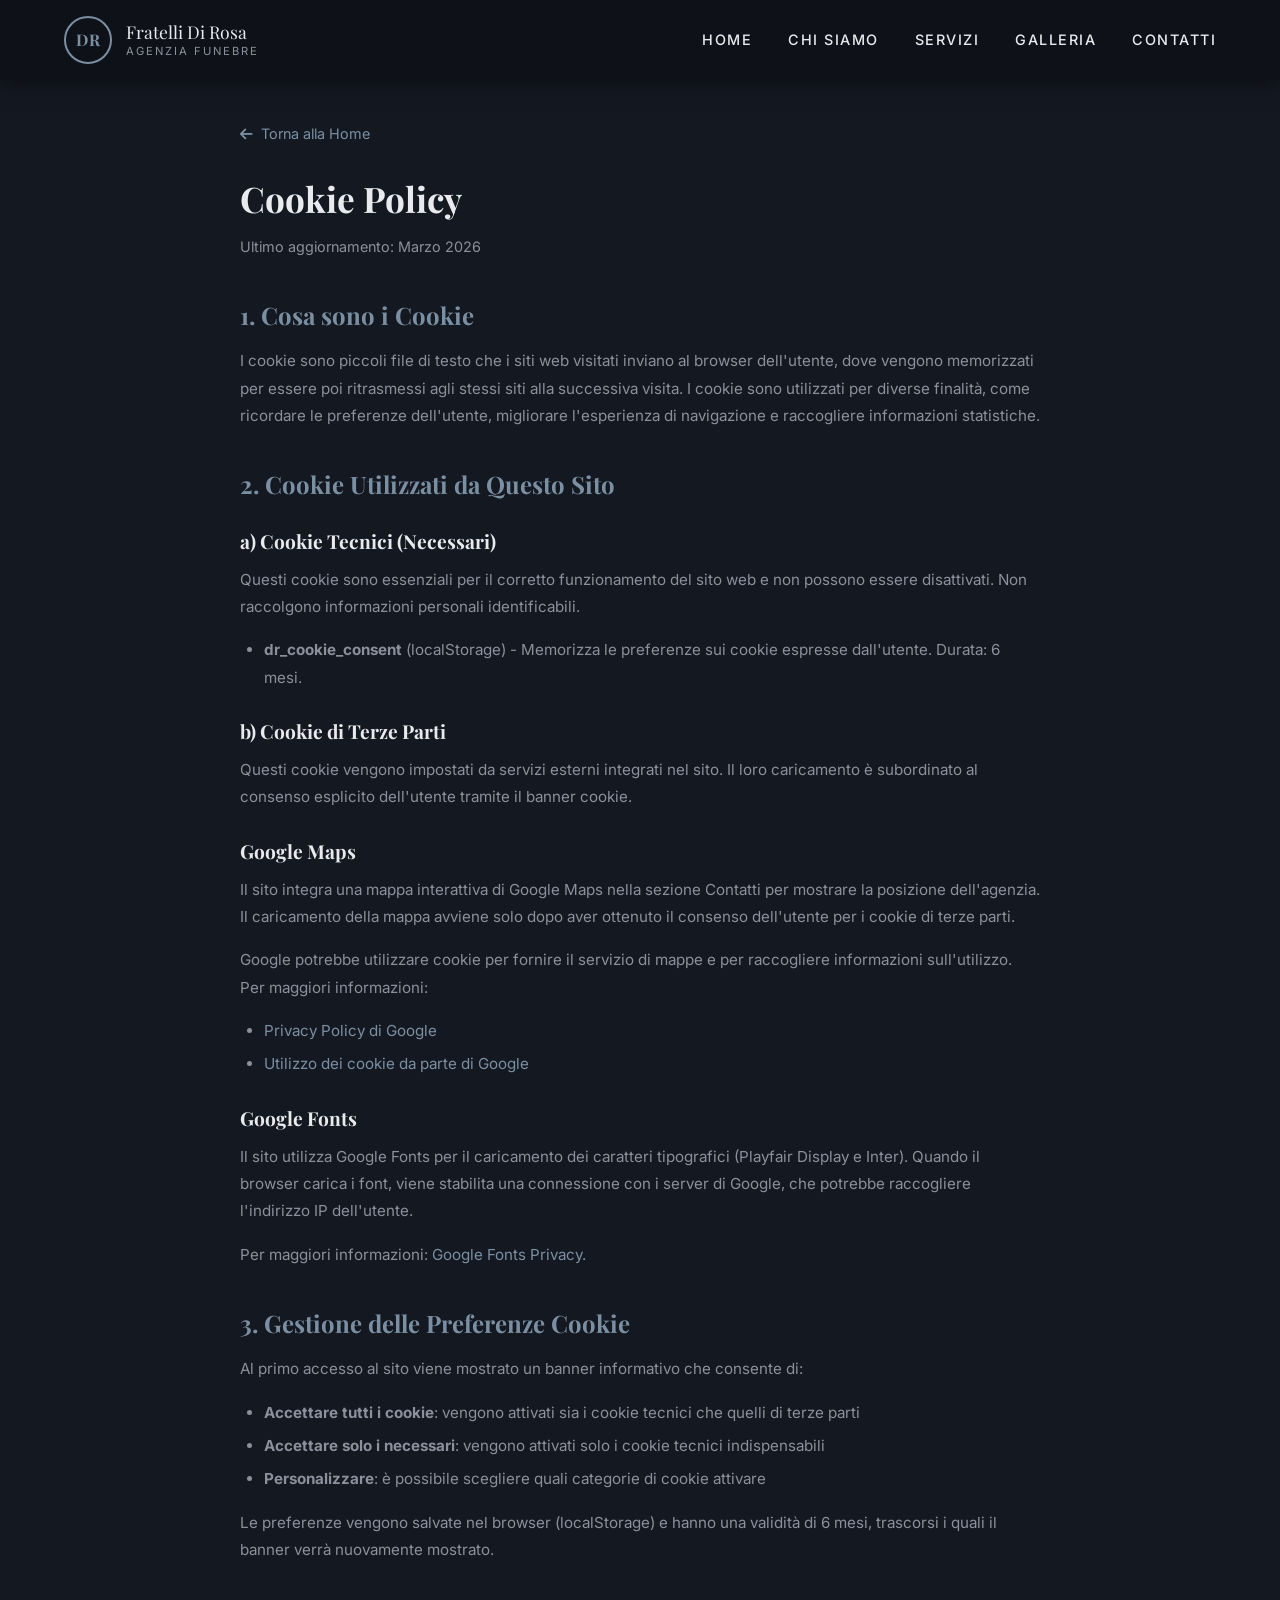
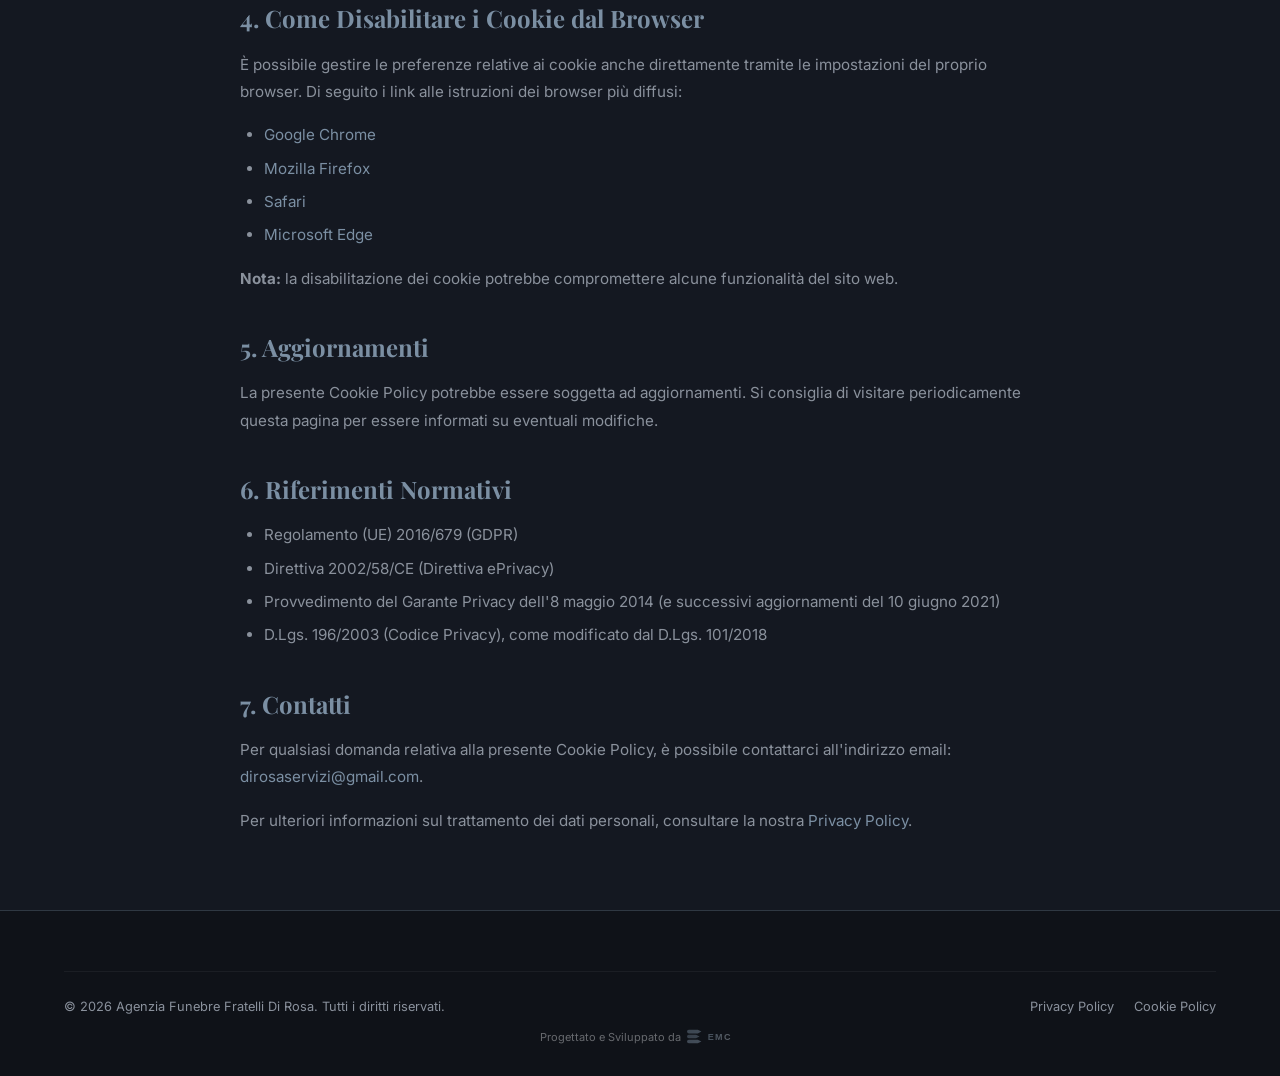
==== commit a2a7b3bd: "Revert "Redesign completo veste grafica sito Fratelli Di Rosa" This reverts commit 61fea6ab192b778fb" ====
--- a/cookie-policy.html
+++ b/cookie-policy.html
@@ -9,7 +9,7 @@
 
     <link rel="preconnect" href="https://fonts.googleapis.com">
     <link rel="preconnect" href="https://fonts.gstatic.com" crossorigin>
-    <link href="https://fonts.googleapis.com/css2?family=Cormorant+Garamond:ital,wght@0,400;0,500;0,600;0,700;1,400;1,500&family=Outfit:wght@300;400;500;600&display=swap" rel="stylesheet">
+    <link href="https://fonts.googleapis.com/css2?family=Inter:wght@300;400;500;600;700&family=Playfair+Display:wght@400;500;600;700&display=swap" rel="stylesheet">
     <link rel="stylesheet" href="https://cdnjs.cloudflare.com/ajax/libs/font-awesome/6.5.1/css/all.min.css" integrity="sha512-DTOQO9RWCH3ppGqcWaEA1BIZOC6xxalwEsw9c2QQeAIftl+Vegovlnee1c9QX4TctnWMn13TZye+giMm8e2LwA==" crossorigin="anonymous" referrerpolicy="no-referrer">
     <link rel="icon" type="image/x-icon" href="favicon.ico">
     <link rel="stylesheet" href="css/style.css">
@@ -97,7 +97,7 @@
 
                 <h3>Google Fonts</h3>
                 <p>
-                    Il sito utilizza Google Fonts per il caricamento dei caratteri tipografici (Cormorant Garamond e Outfit).
+                    Il sito utilizza Google Fonts per il caricamento dei caratteri tipografici (Playfair Display e Inter).
                     Quando il browser carica i font, viene stabilita una connessione con i server di Google,
                     che potrebbe raccogliere l'indirizzo IP dell'utente.
                 </p>
--- a/css/style.css
+++ b/css/style.css
@@ -1,7 +1,6 @@
 /* ============================================
    Fratelli Di Rosa - Agenzia Funebre
-   Redesign: Elegant Dark with Blue/Silver Accents
-   Typography: Cormorant Garamond + Outfit
+   Tema Elegante Scuro con Accenti Blu/Argento
    ============================================ */
 
 /* --- CSS Variables --- */
@@ -16,8 +15,8 @@
     --text-primary: #e8eaed;
     --text-secondary: #8a919c;
     --text-dark: #141821;
-    --font-heading: 'Cormorant Garamond', Georgia, serif;
-    --font-body: 'Outfit', 'Segoe UI', Arial, sans-serif;
+    --font-heading: 'Playfair Display', Georgia, serif;
+    --font-body: 'Inter', 'Lato', Arial, sans-serif;
     --transition: 0.3s ease;
     --transition-slow: 0.6s ease;
     --max-width: 1200px;
@@ -42,7 +41,7 @@
     font-family: var(--font-body);
     background-color: var(--bg-primary);
     color: var(--text-primary);
-    line-height: 1.75;
+    line-height: 1.7;
     overflow-x: hidden;
     -webkit-font-smoothing: antialiased;
     -moz-osx-font-smoothing: grayscale;
@@ -70,7 +69,7 @@
 
 h1, h2, h3, h4, h5, h6 {
     font-family: var(--font-heading);
-    font-weight: 600;
+    font-weight: 700;
     line-height: 1.3;
     color: var(--text-primary);
 }
@@ -85,76 +84,66 @@
 /* --- Section Shared --- */
 .section {
     padding: 100px 0;
-    position: relative;
-}
-
-/* Section divider gradient lines */
-.section + .section::before {
-    content: '';
-    position: absolute;
-    top: 0;
-    left: 50%;
-    transform: translateX(-50%);
-    width: 120px;
-    height: 1px;
-    background: linear-gradient(90deg, transparent, var(--accent), transparent);
-}
-
-/* Section Header: left-aligned with vertical accent bar */
+}
+
 .section-header {
-    text-align: left;
+    text-align: center;
     margin-bottom: 60px;
-    padding-left: 20px;
-    border-left: 3px solid var(--accent);
 }
 
 .section-header h2 {
     font-size: 2.5rem;
-    font-weight: 600;
-    margin-bottom: 10px;
-    color: var(--text-primary);
+    margin-bottom: 16px;
+    color: var(--text-primary);
+}
+
+.section-header .section-line {
+    width: 60px;
+    height: 3px;
+    background: var(--accent);
+    margin: 0 auto 20px;
+    border-radius: 2px;
 }
 
 .section-header p {
     font-size: 1.1rem;
     color: var(--text-secondary);
     max-width: 600px;
-    font-style: italic;
-    font-family: var(--font-heading);
-}
-
-/* --- Scroll Animations: reveal-up + stagger --- */
-.reveal-up {
+    margin: 0 auto;
+}
+
+/* --- Scroll Animations --- */
+.fade-in {
     opacity: 0;
-    clip-path: inset(100% 0 0 0);
-    transition: opacity 0.8s cubic-bezier(0.16, 1, 0.3, 1), clip-path 0.8s cubic-bezier(0.16, 1, 0.3, 1);
-}
-
-.reveal-up.visible {
+    transform: translateY(30px);
+    transition: opacity 0.8s ease, transform 0.8s ease;
+}
+
+.fade-in.visible {
     opacity: 1;
-    clip-path: inset(0);
-}
-
-/* Stagger delays for children */
-.reveal-stagger > *:nth-child(1) { transition-delay: 0s; }
-.reveal-stagger > *:nth-child(2) { transition-delay: 0.1s; }
-.reveal-stagger > *:nth-child(3) { transition-delay: 0.2s; }
-.reveal-stagger > *:nth-child(4) { transition-delay: 0.3s; }
-.reveal-stagger > *:nth-child(5) { transition-delay: 0.4s; }
-.reveal-stagger > *:nth-child(6) { transition-delay: 0.5s; }
-.reveal-stagger > *:nth-child(7) { transition-delay: 0.6s; }
-
-/* When reveal-stagger is visible, children also reveal */
-.reveal-stagger.visible > * {
+    transform: translateY(0);
+}
+
+.fade-in-left {
+    opacity: 0;
+    transform: translateX(-40px);
+    transition: opacity 0.8s ease, transform 0.8s ease;
+}
+
+.fade-in-left.visible {
     opacity: 1;
-    clip-path: inset(0);
-}
-
-/* Children of stagger containers share the reveal-up transition */
-.reveal-stagger > * {
+    transform: translateX(0);
+}
+
+.fade-in-right {
     opacity: 0;
-    clip-path: inset(100% 0 0 0);
-    transition: opacity 0.8s cubic-bezier(0.16, 1, 0.3, 1), clip-path 0.8s cubic-bezier(0.16, 1, 0.3, 1);
+    transform: translateX(40px);
+    transition: opacity 0.8s ease, transform 0.8s ease;
+}
+
+.fade-in-right.visible {
+    opacity: 1;
+    transform: translateX(0);
 }
 
 /* --- Header / Navbar --- */
@@ -164,18 +153,14 @@
     left: 0;
     width: 100%;
     z-index: 1000;
-    transition: background-color var(--transition), border-color var(--transition), height var(--transition);
+    transition: background-color var(--transition), box-shadow var(--transition);
     background-color: transparent;
 }
 
 .header.scrolled {
     background-color: rgba(15, 18, 24, 0.97);
-    border-bottom: 1px solid var(--accent-transparent);
+    box-shadow: 0 2px 20px rgba(0, 0, 0, 0.5);
     backdrop-filter: blur(10px);
-}
-
-.header.scrolled .nav {
-    height: 64px;
 }
 
 .nav {
@@ -183,7 +168,6 @@
     align-items: center;
     justify-content: space-between;
     height: var(--nav-height);
-    transition: height var(--transition);
 }
 
 .nav-logo {
@@ -211,8 +195,7 @@
 
 .nav-logo-text {
     font-family: var(--font-heading);
-    font-size: 1.15rem;
-    font-weight: 600;
+    font-size: 1.1rem;
     color: var(--text-primary);
     line-height: 1.3;
 }
@@ -224,47 +207,43 @@
     font-family: var(--font-body);
     text-transform: uppercase;
     letter-spacing: 2px;
-    font-weight: 300;
-}
-
-/* Nav links: normal case, pill hover, dot active */
+}
+
 .nav-links {
     display: flex;
     align-items: center;
-    gap: 8px;
+    gap: 36px;
 }
 
 .nav-links a {
     color: var(--text-primary);
     font-size: 0.9rem;
-    font-weight: 400;
-    letter-spacing: 0.5px;
+    font-weight: 500;
+    text-transform: uppercase;
+    letter-spacing: 1.5px;
     position: relative;
-    padding: 8px 16px;
-    border-radius: 24px;
-    transition: background-color var(--transition), color var(--transition);
-}
-
-.nav-links a:hover {
-    background-color: rgba(123, 143, 163, 0.12);
-    color: var(--accent-light);
-}
-
-.nav-links a.active {
-    color: var(--accent);
-}
-
-/* Dot indicator for active link */
-.nav-links a.active::after {
+    padding: 4px 0;
+}
+
+.nav-links a::after {
     content: '';
     position: absolute;
-    bottom: 2px;
-    left: 50%;
-    transform: translateX(-50%);
-    width: 4px;
-    height: 4px;
+    bottom: -2px;
+    left: 0;
+    width: 0;
+    height: 2px;
     background: var(--accent);
-    border-radius: 50%;
+    transition: width var(--transition);
+}
+
+.nav-links a:hover::after,
+.nav-links a.active::after {
+    width: 100%;
+}
+
+.nav-links a:hover,
+.nav-links a.active {
+    color: var(--accent);
 }
 
 /* Hamburger Menu */
@@ -301,17 +280,196 @@
     transform: rotate(-45deg) translate(5px, -5px);
 }
 
-/* --- Buttons: Pill style, sentence case --- */
+/* --- Hero Section --- */
+.hero {
+    position: relative;
+    min-height: 100vh;
+    display: flex;
+    align-items: center;
+    justify-content: center;
+    text-align: center;
+    background: var(--bg-secondary);
+    overflow: hidden;
+}
+
+.hero::before {
+    content: '';
+    position: absolute;
+    inset: 0;
+    background:
+        radial-gradient(ellipse at 50% 30%, rgba(123, 143, 163, 0.08) 0%, transparent 60%),
+        radial-gradient(ellipse at 50% 100%, rgba(123, 143, 163, 0.05) 0%, transparent 50%);
+    pointer-events: none;
+}
+
+/* Floating Particles */
+.hero-particles {
+    position: absolute;
+    inset: 0;
+    z-index: 0;
+    pointer-events: none;
+}
+
+.particle {
+    position: absolute;
+    background: var(--accent);
+    border-radius: 50%;
+    opacity: 0;
+}
+
+.particle--circle {
+    animation: float-up 8s infinite ease-in-out;
+}
+
+.particle--cross {
+    background: none;
+    border-radius: 0;
+    animation: float-up-spin 10s infinite ease-in-out;
+}
+
+.particle--cross::before,
+.particle--cross::after {
+    content: '';
+    position: absolute;
+    background: var(--accent);
+    border-radius: 1px;
+}
+
+.particle--cross::before {
+    width: 100%;
+    height: 30%;
+    top: 35%;
+    left: 0;
+}
+
+.particle--cross::after {
+    width: 30%;
+    height: 100%;
+    top: 0;
+    left: 35%;
+}
+
+.particle--diamond {
+    border-radius: 2px;
+    animation: float-up-diamond 9s infinite ease-in-out;
+}
+
+@keyframes float-up {
+    0% {
+        opacity: 0;
+        transform: translateY(100vh) scale(0);
+    }
+    10% {
+        opacity: 0.5;
+    }
+    50% {
+        opacity: 0.4;
+    }
+    90% {
+        opacity: 0.3;
+    }
+    100% {
+        opacity: 0;
+        transform: translateY(-10vh) scale(1);
+    }
+}
+
+@keyframes float-up-spin {
+    0% {
+        opacity: 0;
+        transform: translateY(100vh) scale(0) rotate(0deg);
+    }
+    10% {
+        opacity: 0.35;
+    }
+    50% {
+        opacity: 0.25;
+    }
+    90% {
+        opacity: 0.15;
+    }
+    100% {
+        opacity: 0;
+        transform: translateY(-10vh) scale(1) rotate(180deg);
+    }
+}
+
+@keyframes float-up-diamond {
+    0% {
+        opacity: 0;
+        transform: translateY(100vh) scale(0) rotate(45deg);
+    }
+    10% {
+        opacity: 0.45;
+    }
+    50% {
+        opacity: 0.35;
+    }
+    90% {
+        opacity: 0.2;
+    }
+    100% {
+        opacity: 0;
+        transform: translateY(-10vh) scale(1) rotate(45deg);
+    }
+}
+
+.hero-content {
+    position: relative;
+    z-index: 1;
+    padding: 0 24px;
+    max-width: 800px;
+}
+
+.hero h1 {
+    font-size: 3.5rem;
+    margin-bottom: 12px;
+    letter-spacing: 2px;
+    color: var(--text-primary);
+}
+
+.hero-subtitle {
+    font-size: 1.1rem;
+    text-transform: uppercase;
+    letter-spacing: 5px;
+    color: var(--accent);
+    margin-bottom: 28px;
+    font-weight: 400;
+}
+
+.hero-divider {
+    width: 80px;
+    height: 1px;
+    background: var(--accent);
+    margin: 0 auto 28px;
+}
+
+.hero-phrase {
+    font-size: 1.25rem;
+    color: var(--text-secondary);
+    font-style: italic;
+    margin-bottom: 40px;
+    font-family: var(--font-heading);
+}
+
+.hero-actions {
+    display: flex;
+    flex-direction: column;
+    align-items: center;
+    gap: 20px;
+}
+
 .btn {
     display: inline-flex;
     align-items: center;
     gap: 10px;
-    padding: 14px 32px;
+    padding: 14px 36px;
     font-size: 0.95rem;
-    font-weight: 500;
-    letter-spacing: 0.5px;
+    font-weight: 600;
+    text-transform: uppercase;
+    letter-spacing: 2px;
     border: none;
-    border-radius: 24px;
+    border-radius: 4px;
     cursor: pointer;
     transition: all var(--transition);
     text-decoration: none;
@@ -342,324 +500,211 @@
     transform: translateY(-2px);
 }
 
-/* --- Hero Section: Left-aligned, gradient veil --- */
-.hero {
+.hero-badge {
+    display: inline-flex;
+    align-items: center;
+    gap: 8px;
+    padding: 10px 24px;
+    border: 1px solid var(--accent-transparent);
+    border-radius: 50px;
+    font-size: 0.85rem;
+    color: var(--accent);
+    letter-spacing: 1px;
+}
+
+.hero-badge i {
+    font-size: 0.9rem;
+}
+
+.hero-phones {
+    display: flex;
+    flex-wrap: wrap;
+    justify-content: center;
+    gap: 16px;
+    margin-top: 8px;
+}
+
+.hero-phones a {
+    color: var(--text-secondary);
+    font-size: 0.95rem;
+    display: inline-flex;
+    align-items: center;
+    gap: 6px;
+    transition: color var(--transition);
+}
+
+.hero-phones a:hover {
+    color: var(--accent);
+}
+
+.hero-phones .phone-name {
+    color: var(--accent);
+    font-weight: 500;
+    font-size: 0.8rem;
+    text-transform: uppercase;
+    letter-spacing: 0.5px;
+}
+
+/* --- Chi Siamo --- */
+.about {
+    background: var(--bg-primary);
+}
+
+.about-content {
+    max-width: 800px;
+    margin: 0 auto;
+    text-align: center;
+}
+
+.about-icon {
+    font-size: 2.5rem;
+    color: var(--accent);
+    margin-bottom: 24px;
+}
+
+.about-content p {
+    font-size: 1.1rem;
+    color: var(--text-secondary);
+    margin-bottom: 20px;
+    line-height: 1.9;
+}
+
+.about-content p:last-of-type {
+    margin-bottom: 0;
+}
+
+.about-values {
+    display: grid;
+    grid-template-columns: repeat(3, 1fr);
+    gap: 40px;
+    margin-top: 50px;
+    padding-top: 50px;
+    border-top: 1px solid var(--accent-transparent);
+}
+
+.about-value {
+    text-align: center;
+}
+
+.about-value i {
+    font-size: 1.8rem;
+    color: var(--accent);
+    margin-bottom: 14px;
+    display: block;
+}
+
+.about-value h4 {
+    font-size: 1.1rem;
+    margin-bottom: 8px;
+    color: var(--text-primary);
+}
+
+.about-value p {
+    font-size: 0.9rem;
+    color: var(--text-secondary);
+    margin-bottom: 0;
+}
+
+/* --- Servizi --- */
+.services {
+    background: var(--bg-secondary);
+}
+
+.services-grid {
+    display: grid;
+    grid-template-columns: repeat(3, 1fr);
+    gap: 30px;
+}
+
+.service-card {
+    background: var(--bg-tertiary);
+    border: 1px solid rgba(255, 255, 255, 0.05);
+    border-radius: 8px;
+    padding: 40px 30px;
+    text-align: center;
+    transition: all var(--transition);
     position: relative;
-    min-height: 100vh;
-    display: flex;
-    align-items: center;
-    justify-content: flex-start;
-    background: var(--bg-secondary);
     overflow: hidden;
-}
-
-.hero::before {
+    background-size: cover;
+    background-position: center;
+    background-repeat: no-repeat;
+}
+
+.service-card-overlay {
+    position: absolute;
+    inset: 0;
+    background: rgba(20, 24, 33, 0.88);
+    transition: background var(--transition);
+    z-index: 0;
+}
+
+.service-card:hover .service-card-overlay {
+    background: rgba(20, 24, 33, 0.78);
+}
+
+.service-card::before {
     content: '';
     position: absolute;
-    inset: 0;
-    background:
-        radial-gradient(ellipse at 30% 40%, rgba(123, 143, 163, 0.1) 0%, transparent 60%),
-        radial-gradient(ellipse at 70% 80%, rgba(123, 143, 163, 0.05) 0%, transparent 50%);
-    pointer-events: none;
-    animation: hero-breathe 8s ease-in-out infinite;
-}
-
-@keyframes hero-breathe {
-    0%, 100% { opacity: 1; }
-    50% { opacity: 0.6; }
-}
-
-/* Animated horizontal line */
-.hero::after {
-    content: '';
-    position: absolute;
-    bottom: 60px;
-    left: 10%;
-    right: 10%;
-    height: 1px;
-    background: linear-gradient(90deg, transparent, var(--accent-transparent), transparent);
+    top: 0;
+    left: 0;
+    right: 0;
+    height: 3px;
+    background: var(--accent);
     transform: scaleX(0);
-    animation: hero-line-draw 1.5s ease-out 1s forwards;
-}
-
-@keyframes hero-line-draw {
-    to { transform: scaleX(1); }
-}
-
-.hero-content {
+    transition: transform var(--transition);
+    z-index: 2;
+}
+
+.service-card:hover {
+    border-color: var(--accent-transparent);
+    transform: translateY(-5px);
+    box-shadow: 0 10px 40px rgba(0, 0, 0, 0.3);
+}
+
+.service-card:hover::before {
+    transform: scaleX(1);
+}
+
+.service-card h3,
+.service-card p {
     position: relative;
     z-index: 1;
-    padding: 0 24px;
-    max-width: 600px;
-    margin-left: max(24px, calc((100vw - var(--max-width)) / 2 + 24px));
-}
-
-.hero-eyebrow {
-    font-size: 0.8rem;
-    text-transform: uppercase;
-    letter-spacing: 4px;
-    color: var(--accent);
-    font-weight: 400;
-    margin-bottom: 16px;
-    opacity: 0;
-    transform: translateY(20px);
-    animation: hero-slide-up 0.8s ease-out 0.2s forwards;
-}
-
-.hero h1 {
-    font-size: 4.5rem;
-    font-weight: 600;
-    margin-bottom: 20px;
-    letter-spacing: 1px;
-    color: var(--text-primary);
-    line-height: 1.1;
-    opacity: 0;
-    transform: translateY(20px);
-    animation: hero-slide-up 0.8s ease-out 0.4s forwards;
-}
-
-.hero-phrase-wrapper {
-    display: flex;
-    align-items: stretch;
-    gap: 20px;
-    margin-bottom: 36px;
-    opacity: 0;
-    transform: translateY(20px);
-    animation: hero-slide-up 0.8s ease-out 0.6s forwards;
-}
-
-.hero-phrase-divider {
-    width: 1px;
+}
+
+.service-card-icon {
+    position: relative;
+    z-index: 1;
+    width: 70px;
+    height: 70px;
+    margin: 0 auto 24px;
+    border-radius: 50%;
+    background: var(--accent-glow);
+    display: flex;
+    align-items: center;
+    justify-content: center;
+    font-size: 1.6rem;
+    color: var(--accent);
+    transition: all var(--transition);
+}
+
+.service-card:hover .service-card-icon {
     background: var(--accent);
-    flex-shrink: 0;
-}
-
-.hero-phrase {
-    font-size: 1.15rem;
-    color: var(--text-secondary);
-    font-style: italic;
-    font-family: var(--font-heading);
-    font-weight: 500;
-    line-height: 1.6;
-}
-
-.hero-ctas {
-    display: flex;
-    gap: 16px;
-    margin-bottom: 28px;
-    opacity: 0;
-    transform: translateY(20px);
-    animation: hero-slide-up 0.8s ease-out 0.8s forwards;
-}
-
-.hero-bottom {
-    display: flex;
-    align-items: center;
-    gap: 20px;
-    flex-wrap: wrap;
-    opacity: 0;
-    transform: translateY(20px);
-    animation: hero-slide-up 0.8s ease-out 1s forwards;
-}
-
-.hero-badge {
-    display: inline-flex;
-    align-items: center;
-    gap: 8px;
-    padding: 8px 20px;
-    border: 1px solid var(--accent-transparent);
-    border-radius: 50px;
-    font-size: 0.8rem;
-    color: var(--accent);
-    letter-spacing: 0.5px;
-    font-weight: 300;
-}
-
-.hero-badge i {
-    font-size: 0.85rem;
-}
-
-.hero-phones {
-    display: flex;
-    flex-wrap: wrap;
-    gap: 16px;
-}
-
-.hero-phones a {
-    color: var(--text-secondary);
-    font-size: 0.9rem;
-    display: inline-flex;
-    align-items: center;
-    gap: 6px;
-    transition: color var(--transition);
-    font-weight: 300;
-}
-
-.hero-phones a:hover {
-    color: var(--accent);
-}
-
-.hero-phones .phone-name {
-    color: var(--accent);
-    font-weight: 500;
-    font-size: 0.75rem;
-    text-transform: uppercase;
-    letter-spacing: 0.5px;
-}
-
-@keyframes hero-slide-up {
-    to {
-        opacity: 1;
-        transform: translateY(0);
-    }
-}
-
-/* --- Chi Siamo: 2-column editorial layout --- */
-.about {
-    background: var(--bg-primary);
-}
-
-.about-editorial {
-    display: grid;
-    grid-template-columns: 3fr 2fr;
-    gap: 60px;
-    align-items: start;
-}
-
-.about-text {
-    text-align: left;
-}
-
-.about-text p {
-    font-size: 1.05rem;
-    color: var(--text-secondary);
-    margin-bottom: 20px;
-    line-height: 1.85;
-}
-
-.about-text p:last-of-type {
-    margin-bottom: 0;
-}
-
-/* Sidebar values */
-.about-sidebar {
-    border-left: 1px solid var(--accent-transparent);
-    padding-left: 32px;
-    display: flex;
-    flex-direction: column;
-    gap: 28px;
-}
-
-.about-value {
-    display: flex;
-    align-items: flex-start;
-    gap: 16px;
-    text-align: left;
-}
-
-.about-value-icon {
-    width: 48px;
-    height: 48px;
-    border-radius: 12px;
-    background: var(--accent-glow);
-    display: flex;
-    align-items: center;
-    justify-content: center;
+    color: var(--text-dark);
+}
+
+.service-card h3 {
     font-size: 1.2rem;
-    color: var(--accent);
-    flex-shrink: 0;
-}
-
-.about-value-content h4 {
-    font-size: 1rem;
-    font-family: var(--font-body);
-    font-weight: 600;
-    margin-bottom: 4px;
-    color: var(--text-primary);
-}
-
-.about-value-content p {
-    font-size: 0.9rem;
-    color: var(--text-secondary);
-    line-height: 1.6;
-    margin-bottom: 0;
-}
-
-/* --- Servizi: Horizontal numbered strips --- */
-.services {
-    background: var(--bg-secondary);
-}
-
-.services-strips {
-    display: flex;
-    flex-direction: column;
-    gap: 2px;
-}
-
-.service-strip {
-    display: grid;
-    grid-template-columns: 60px 1fr 80px;
-    align-items: center;
-    gap: 24px;
-    padding: 24px 28px;
-    background: var(--bg-tertiary);
-    border: 1px solid rgba(255, 255, 255, 0.04);
-    transition: all var(--transition);
-}
-
-.service-strip:first-child {
-    border-radius: 8px 8px 0 0;
-}
-
-.service-strip:last-child {
-    border-radius: 0 0 8px 8px;
-}
-
-.service-strip:hover {
-    padding-left: 40px;
-    border-color: var(--accent-transparent);
-}
-
-.service-strip:hover .service-number {
-    color: var(--accent);
-}
-
-.service-number {
-    font-family: var(--font-heading);
-    font-size: 1.4rem;
-    font-weight: 600;
-    color: var(--text-secondary);
-    transition: color var(--transition);
-}
-
-.service-strip-content h3 {
-    font-size: 1.15rem;
-    font-weight: 600;
-    margin-bottom: 4px;
-    color: var(--text-primary);
-}
-
-.service-strip-content p {
-    font-size: 0.9rem;
-    color: var(--text-secondary);
-    line-height: 1.65;
-}
-
-.service-strip-icon {
-    display: flex;
-    align-items: center;
-    justify-content: center;
-    font-size: 1.4rem;
-    color: var(--accent);
-    opacity: 0.6;
-    transition: opacity var(--transition);
-}
-
-.service-strip:hover .service-strip-icon {
-    opacity: 1;
-}
-
-/* --- Galleria: Masonry layout --- */
+    margin-bottom: 14px;
+    color: var(--text-primary);
+}
+
+.service-card p {
+    font-size: 0.95rem;
+    color: var(--text-secondary);
+    line-height: 1.7;
+}
+
+/* --- Galleria --- */
 .gallery {
     background: var(--bg-primary);
 }
@@ -667,19 +712,14 @@
 .gallery-grid {
     display: grid;
     grid-template-columns: repeat(3, 1fr);
-    grid-auto-rows: 200px;
-    gap: 12px;
-}
-
-/* Variable sizing for masonry effect */
-.gallery-item:nth-child(1) { grid-row: span 2; }
-.gallery-item:nth-child(4) { grid-column: span 2; }
-.gallery-item:nth-child(5) { grid-row: span 2; }
+    gap: 20px;
+}
 
 .gallery-item {
-    border-radius: 4px;
+    border-radius: 8px;
     overflow: hidden;
     position: relative;
+    aspect-ratio: 4 / 3;
     cursor: pointer;
 }
 
@@ -687,31 +727,51 @@
     width: 100%;
     height: 100%;
     object-fit: cover;
-    transition: transform 0.5s ease;
+    transition: transform 0.5s ease, filter var(--transition);
+    filter: brightness(0.85);
 }
 
 .gallery-item:hover img {
-    transform: scale(1.03);
-}
-
-/* Caption overlay on hover */
+    transform: scale(1.05);
+    filter: brightness(1);
+}
+
 .gallery-item::after {
-    content: attr(data-caption);
+    content: '';
     position: absolute;
-    bottom: 0;
-    left: 0;
-    right: 0;
-    padding: 16px;
-    background: linear-gradient(transparent, rgba(0, 0, 0, 0.7));
-    color: var(--text-primary);
-    font-size: 0.85rem;
-    font-weight: 400;
-    transform: translateY(100%);
-    transition: transform 0.4s ease;
+    inset: 0;
+    border: 1px solid transparent;
+    border-radius: 8px;
+    transition: border-color var(--transition);
 }
 
 .gallery-item:hover::after {
-    transform: translateY(0);
+    border-color: var(--accent-transparent);
+}
+
+.gallery-placeholder {
+    grid-column: 1 / -1;
+    display: flex;
+    flex-direction: column;
+    align-items: center;
+    justify-content: center;
+    padding: 80px 24px;
+    background: var(--bg-tertiary);
+    border: 1px dashed var(--accent-transparent);
+    border-radius: 8px;
+    text-align: center;
+    gap: 16px;
+}
+
+.gallery-placeholder i {
+    font-size: 3rem;
+    color: var(--accent);
+    opacity: 0.5;
+}
+
+.gallery-placeholder p {
+    font-size: 1.05rem;
+    color: var(--text-secondary);
 }
 
 /* Lightbox Carousel */
@@ -803,187 +863,104 @@
     letter-spacing: 2px;
 }
 
-/* --- Perche Sceglierci: Horizontal Timeline --- */
+/* --- Perche Sceglierci --- */
 .why-us {
     background: var(--bg-primary);
 }
 
-.why-us-timeline {
-    display: flex;
-    align-items: flex-start;
-    position: relative;
-    gap: 0;
-}
-
-/* Connecting horizontal line */
-.why-us-timeline::before {
-    content: '';
-    position: absolute;
-    top: 32px;
-    left: 60px;
-    right: 60px;
-    height: 2px;
-    background: var(--accent-transparent);
-    z-index: 0;
-}
-
-.why-us-step {
-    flex: 1;
+.why-us-grid {
+    display: grid;
+    grid-template-columns: repeat(3, 1fr);
+    gap: 40px;
+}
+
+.why-us-item {
     text-align: center;
-    padding: 0 20px;
-    position: relative;
-    z-index: 1;
-}
-
-.why-us-marker {
-    width: 64px;
-    height: 64px;
-    margin: 0 auto 20px;
-    border-radius: 12px;
-    background: var(--bg-tertiary);
+    padding: 40px 30px;
+}
+
+.why-us-item-icon {
+    width: 80px;
+    height: 80px;
+    margin: 0 auto 24px;
     border: 2px solid var(--accent-transparent);
-    display: flex;
-    flex-direction: column;
+    border-radius: 50%;
+    display: flex;
     align-items: center;
     justify-content: center;
-    gap: 2px;
+    font-size: 1.8rem;
+    color: var(--accent);
     transition: all var(--transition);
 }
 
-.why-us-marker .step-number {
-    font-family: var(--font-heading);
-    font-size: 0.7rem;
-    font-weight: 600;
-    color: var(--accent);
-    line-height: 1;
-}
-
-.why-us-marker i {
-    font-size: 1.2rem;
-    color: var(--accent);
-}
-
-.why-us-step:hover .why-us-marker {
+.why-us-item:hover .why-us-item-icon {
     border-color: var(--accent);
-    box-shadow: 0 0 20px var(--accent-glow);
-}
-
-.why-us-step h3 {
-    font-size: 1.2rem;
-    margin-bottom: 12px;
-    color: var(--text-primary);
-}
-
-.why-us-step p {
-    font-size: 0.9rem;
-    color: var(--text-secondary);
-    line-height: 1.75;
-}
-
-/* --- Contatti: 3 columns --- */
+    background: var(--accent-glow);
+}
+
+.why-us-item h3 {
+    font-size: 1.3rem;
+    margin-bottom: 14px;
+    color: var(--text-primary);
+}
+
+.why-us-item p {
+    font-size: 0.95rem;
+    color: var(--text-secondary);
+    line-height: 1.8;
+}
+
+/* --- Contatti --- */
 .contact {
     background: var(--bg-secondary);
 }
 
-.contact-grid {
+.contact-wrapper {
     display: grid;
-    grid-template-columns: 1fr 280px 1fr;
-    gap: 40px;
-}
-
-/* Map column */
-.contact-map {
-    border-radius: 8px;
-    overflow: hidden;
-    min-height: 400px;
-}
-
-.map-container {
-    width: 100%;
-    height: 100%;
-    min-height: 400px;
-    border-radius: 8px;
-    overflow: hidden;
-    border: 1px solid rgba(255, 255, 255, 0.08);
-}
-
-.map-container iframe {
-    width: 100%;
-    height: 100%;
-    border: none;
-    filter: grayscale(0.3) brightness(0.85);
-}
-
-.map-placeholder {
-    width: 100%;
-    height: 100%;
-    min-height: 400px;
-    display: flex;
-    flex-direction: column;
+    grid-template-columns: 1fr 1fr;
+    gap: 60px;
+}
+
+.contact-info h3 {
+    font-size: 1.5rem;
+    margin-bottom: 30px;
+    color: var(--text-primary);
+}
+
+.contact-info-item {
+    display: flex;
+    align-items: flex-start;
+    gap: 16px;
+    margin-bottom: 28px;
+}
+
+.contact-info-item i {
+    width: 44px;
+    height: 44px;
+    border: 1px solid var(--accent-transparent);
+    border-radius: 50%;
+    display: flex;
     align-items: center;
     justify-content: center;
-    background: var(--bg-tertiary);
-    color: var(--text-secondary);
-    gap: 12px;
-}
-
-.map-placeholder i {
-    font-size: 2rem;
-    color: var(--accent);
-}
-
-.map-placeholder p {
-    font-size: 0.9rem;
-    text-align: center;
-    padding: 0 16px;
-}
-
-.map-placeholder a {
-    color: var(--accent);
-    text-decoration: underline;
-}
-
-/* Info column (center) */
-.contact-info h3 {
-    font-size: 1.4rem;
-    margin-bottom: 24px;
-    color: var(--text-primary);
-}
-
-.contact-info-item {
-    display: flex;
-    align-items: flex-start;
-    gap: 14px;
-    margin-bottom: 24px;
-}
-
-.contact-info-item i {
-    width: 36px;
-    height: 36px;
-    border: 1px solid var(--accent-transparent);
-    border-radius: 10px;
-    display: flex;
-    align-items: center;
-    justify-content: center;
-    color: var(--accent);
-    font-size: 0.9rem;
+    color: var(--accent);
+    font-size: 1rem;
     flex-shrink: 0;
     margin-top: 2px;
 }
 
 .contact-info-item-content h4 {
-    font-size: 0.9rem;
+    font-size: 1rem;
     font-family: var(--font-body);
     font-weight: 600;
     color: var(--text-primary);
-    margin-bottom: 2px;
+    margin-bottom: 4px;
 }
 
 .contact-info-item-content p,
 .contact-info-item-content a {
-    font-size: 0.88rem;
-    color: var(--text-secondary);
-    line-height: 1.6;
+    font-size: 0.95rem;
+    color: var(--text-secondary);
+    line-height: 1.7;
 }
 
 .contact-info-item-content a:hover {
@@ -993,39 +970,40 @@
 .contact-phones {
     display: flex;
     flex-direction: column;
-    gap: 2px;
-}
-
-/* Form column */
+    gap: 4px;
+}
+
+/* Contact Form */
 .contact-form h3 {
-    font-size: 1.4rem;
-    margin-bottom: 24px;
+    font-size: 1.5rem;
+    margin-bottom: 30px;
     color: var(--text-primary);
 }
 
 .form-group {
-    margin-bottom: 18px;
+    margin-bottom: 20px;
 }
 
 .form-group label {
     display: block;
-    font-size: 0.82rem;
+    font-size: 0.85rem;
     font-weight: 500;
     color: var(--text-secondary);
-    margin-bottom: 6px;
-    letter-spacing: 0.5px;
+    margin-bottom: 8px;
+    text-transform: uppercase;
+    letter-spacing: 1px;
 }
 
 .form-group input,
 .form-group textarea {
     width: 100%;
-    padding: 12px 16px;
+    padding: 14px 18px;
     background: var(--bg-tertiary);
     border: 1px solid rgba(255, 255, 255, 0.08);
-    border-radius: 8px;
+    border-radius: 4px;
     color: var(--text-primary);
     font-family: var(--font-body);
-    font-size: 0.92rem;
+    font-size: 0.95rem;
     transition: border-color var(--transition);
     outline: none;
 }
@@ -1043,7 +1021,7 @@
 
 .form-group textarea {
     resize: vertical;
-    min-height: 110px;
+    min-height: 130px;
 }
 
 .form-group.error input,
@@ -1066,7 +1044,7 @@
     display: flex;
     align-items: flex-start;
     gap: 12px;
-    margin-bottom: 20px;
+    margin-bottom: 24px;
 }
 
 .form-checkbox input[type="checkbox"] {
@@ -1079,7 +1057,7 @@
 }
 
 .form-checkbox label {
-    font-size: 0.82rem;
+    font-size: 0.85rem;
     color: var(--text-secondary);
     line-height: 1.6;
     cursor: pointer;
@@ -1123,96 +1101,110 @@
     font-size: 0.95rem;
 }
 
-/* --- Footer: Single centered column + horizontal nav --- */
+/* Google Maps */
+.contact-map {
+    margin-top: 60px;
+}
+
+.contact-map h3 {
+    font-size: 1.5rem;
+    margin-bottom: 24px;
+    text-align: center;
+    color: var(--text-primary);
+}
+
+.map-container {
+    width: 100%;
+    height: 400px;
+    border-radius: 8px;
+    overflow: hidden;
+    border: 1px solid rgba(255, 255, 255, 0.08);
+}
+
+.map-container iframe {
+    width: 100%;
+    height: 100%;
+    border: none;
+    filter: grayscale(0.3) brightness(0.85);
+}
+
+.map-placeholder {
+    width: 100%;
+    height: 100%;
+    display: flex;
+    flex-direction: column;
+    align-items: center;
+    justify-content: center;
+    background: var(--bg-tertiary);
+    color: var(--text-secondary);
+    gap: 12px;
+}
+
+.map-placeholder i {
+    font-size: 2rem;
+    color: var(--accent);
+}
+
+.map-placeholder p {
+    font-size: 0.9rem;
+}
+
+.map-placeholder a {
+    color: var(--accent);
+    text-decoration: underline;
+}
+
+/* --- Footer --- */
 .footer {
     background: var(--bg-secondary);
     border-top: 1px solid var(--accent-transparent);
-    padding: 50px 0 30px;
-}
-
-.footer-centered {
-    text-align: center;
-}
-
-/* Brand area */
-.footer-brand-center {
-    display: flex;
-    flex-direction: column;
-    align-items: center;
-    margin-bottom: 28px;
-}
-
-.footer-brand-center .nav-logo {
-    margin-bottom: 12px;
-    justify-content: center;
-}
-
-.footer-brand-center .nav-logo-text {
-    text-align: left;
-}
-
-.footer-brand-center > p {
-    color: var(--text-secondary);
-    font-size: 0.88rem;
-    line-height: 1.65;
-    max-width: 400px;
-}
-
-/* Horizontal nav row */
-.footer-nav-row {
-    display: flex;
-    justify-content: center;
-    gap: 28px;
-    padding: 20px 0;
-    border-top: 1px solid rgba(255, 255, 255, 0.06);
-    border-bottom: 1px solid rgba(255, 255, 255, 0.06);
+    padding: 60px 0 30px;
+}
+
+.footer-content {
+    display: grid;
+    grid-template-columns: 2fr 1fr 1fr;
+    gap: 40px;
+    margin-bottom: 40px;
+}
+
+.footer-brand .nav-logo {
+    margin-bottom: 16px;
+}
+
+.footer-brand p {
+    color: var(--text-secondary);
+    font-size: 0.9rem;
+    line-height: 1.7;
+    max-width: 350px;
+}
+
+.footer h4 {
+    font-size: 1rem;
+    font-family: var(--font-body);
+    font-weight: 600;
+    color: var(--text-primary);
     margin-bottom: 20px;
-}
-
-.footer-nav-row a {
-    color: var(--text-secondary);
-    font-size: 0.88rem;
-    font-weight: 400;
+    text-transform: uppercase;
+    letter-spacing: 1px;
+}
+
+.footer-links a {
+    display: block;
+    color: var(--text-secondary);
+    font-size: 0.9rem;
+    padding: 4px 0;
     transition: color var(--transition);
 }
 
-.footer-nav-row a:hover {
-    color: var(--accent);
-}
-
-/* Contact row */
-.footer-contact-row {
-    display: flex;
-    justify-content: center;
-    gap: 24px;
-    flex-wrap: wrap;
-    margin-bottom: 20px;
-}
-
-.footer-contact-row a {
-    color: var(--text-secondary);
-    font-size: 0.85rem;
-    display: inline-flex;
-    align-items: center;
-    gap: 6px;
-    transition: color var(--transition);
-}
-
-.footer-contact-row a:hover {
-    color: var(--accent);
-}
-
-.footer-contact-row a i {
-    color: var(--accent);
-    font-size: 0.8rem;
-}
-
-/* Social */
+.footer-links a:hover {
+    color: var(--accent);
+}
+
 .footer-social {
     display: flex;
-    justify-content: center;
     gap: 12px;
-    margin-bottom: 28px;
+    margin-top: 16px;
 }
 
 .footer-social a {
@@ -1236,7 +1228,7 @@
 
 .footer-bottom {
     border-top: 1px solid rgba(255, 255, 255, 0.05);
-    padding-top: 20px;
+    padding-top: 24px;
     display: flex;
     align-items: center;
     justify-content: space-between;
@@ -1342,9 +1334,9 @@
 .cookie-btn {
     padding: 10px 20px;
     font-size: 0.85rem;
-    font-weight: 500;
+    font-weight: 600;
     border: none;
-    border-radius: 24px;
+    border-radius: 4px;
     cursor: pointer;
     transition: all var(--transition);
     font-family: var(--font-body);
@@ -1601,65 +1593,35 @@
         font-size: 2.1rem;
     }
 
-    /* About: stack on tablet */
-    .about-editorial {
+    .services-grid {
+        grid-template-columns: repeat(2, 1fr);
+    }
+
+    .gallery-grid {
+        grid-template-columns: repeat(2, 1fr);
+    }
+
+    .why-us-grid {
+        grid-template-columns: repeat(2, 1fr);
+    }
+
+    .why-us-grid .why-us-item:last-child {
+        grid-column: 1 / -1;
+        max-width: 400px;
+        margin: 0 auto;
+    }
+
+    .contact-wrapper {
         grid-template-columns: 1fr;
         gap: 40px;
     }
 
-    .about-sidebar {
-        border-left: none;
-        border-top: 1px solid var(--accent-transparent);
-        padding-left: 0;
-        padding-top: 32px;
-        flex-direction: row;
-        flex-wrap: wrap;
-        gap: 24px;
-    }
-
-    .about-value {
-        flex: 1;
-        min-width: 200px;
-    }
-
-    /* Services strip - keep as strips */
-    .service-strip-content p {
-        font-size: 0.85rem;
-    }
-
-    /* Gallery: 2 columns, reset masonry spans */
-    .gallery-grid {
-        grid-template-columns: repeat(2, 1fr);
-        grid-auto-rows: 180px;
-    }
-
-    .gallery-item:nth-child(1),
-    .gallery-item:nth-child(5) {
-        grid-row: span 1;
-    }
-
-    .gallery-item:nth-child(4) {
-        grid-column: span 1;
-    }
-
-    /* Why-us: keep horizontal for tablet */
-    .why-us-step {
-        padding: 0 12px;
-    }
-
-    /* Contacts: map full width on top, info+form below */
-    .contact-grid {
+    .footer-content {
         grid-template-columns: 1fr 1fr;
-        gap: 32px;
-    }
-
-    .contact-map {
+    }
+
+    .footer-brand {
         grid-column: 1 / -1;
-    }
-
-    .footer-bottom {
-        flex-direction: column;
-        text-align: center;
     }
 }
 
@@ -1679,7 +1641,7 @@
         flex-direction: column;
         justify-content: center;
         padding: 40px;
-        gap: 8px;
+        gap: 28px;
         transition: right var(--transition);
         box-shadow: -5px 0 30px rgba(0, 0, 0, 0.5);
     }
@@ -1690,47 +1652,23 @@
 
     .nav-links a {
         font-size: 1rem;
-        padding: 12px 16px;
     }
 
     .hamburger {
         display: flex;
     }
 
-    /* Hero mobile */
-    .hero-content {
-        margin-left: 0;
-        padding: 0 24px;
-        max-width: 100%;
-    }
-
     .hero h1 {
-        font-size: 2.8rem;
-    }
-
-    .hero-eyebrow {
-        font-size: 0.7rem;
+        font-size: 2.4rem;
+    }
+
+    .hero-subtitle {
+        font-size: 0.9rem;
         letter-spacing: 3px;
     }
 
     .hero-phrase {
-        font-size: 1rem;
-    }
-
-    .hero-ctas {
-        flex-direction: column;
-        gap: 12px;
-    }
-
-    .hero-ctas .btn {
-        width: 100%;
-        justify-content: center;
-    }
-
-    .hero-bottom {
-        flex-direction: column;
-        align-items: flex-start;
-        gap: 12px;
+        font-size: 1.05rem;
     }
 
     .hero-phones {
@@ -1738,7 +1676,6 @@
         gap: 8px;
     }
 
-    /* Section header */
     .section {
         padding: 60px 0;
     }
@@ -1751,98 +1688,34 @@
         font-size: 1.8rem;
     }
 
-    /* About */
-    .about-editorial {
+    .about-values {
         grid-template-columns: 1fr;
-    }
-
-    .about-sidebar {
-        flex-direction: column;
-    }
-
-    /* Services strips */
-    .service-strip {
-        grid-template-columns: 40px 1fr;
-        gap: 16px;
-    }
-
-    .service-strip-icon {
-        display: none;
-    }
-
-    .service-strip-content p {
-        font-size: 0.85rem;
-    }
-
-    /* Gallery: single column */
+        gap: 30px;
+    }
+
+    .services-grid {
+        grid-template-columns: 1fr;
+    }
+
     .gallery-grid {
         grid-template-columns: 1fr;
-        grid-auto-rows: 200px;
-    }
-
-    .gallery-item:nth-child(1),
-    .gallery-item:nth-child(5) {
-        grid-row: span 1;
-    }
-
-    .gallery-item:nth-child(4) {
-        grid-column: span 1;
-    }
-
-    /* Why-us: vertical */
-    .why-us-timeline {
-        flex-direction: column;
-        gap: 32px;
-    }
-
-    .why-us-timeline::before {
-        display: none;
-    }
-
-    .why-us-step {
-        display: flex;
-        align-items: flex-start;
-        text-align: left;
-        gap: 16px;
-        padding: 0;
-    }
-
-    .why-us-marker {
-        margin: 0;
-        flex-shrink: 0;
-    }
-
-    .why-us-step h3 {
-        margin-bottom: 8px;
-    }
-
-    /* Contacts: fully stacked */
-    .contact-grid {
+    }
+
+    .why-us-grid {
         grid-template-columns: 1fr;
-        gap: 32px;
-    }
-
-    .contact-map {
-        min-height: 300px;
-    }
-
-    .map-container {
-        min-height: 300px;
-    }
-
-    .map-placeholder {
-        min-height: 300px;
-    }
-
-    /* Footer */
-    .footer-nav-row {
-        flex-direction: column;
-        gap: 12px;
-    }
-
-    .footer-contact-row {
-        flex-direction: column;
-        gap: 8px;
+    }
+
+    .why-us-grid .why-us-item:last-child {
+        max-width: none;
+    }
+
+    .contact-wrapper {
+        grid-template-columns: 1fr;
+    }
+
+    .footer-content {
+        grid-template-columns: 1fr;
+        gap: 30px;
     }
 
     .footer-bottom {
@@ -1850,7 +1723,6 @@
         text-align: center;
     }
 
-    /* Cookie */
     .cookie-banner-content {
         flex-direction: column;
         text-align: center;
@@ -1878,7 +1750,10 @@
         font-size: 1.8rem;
     }
 
-    /* Lightbox mobile */
+    .map-container {
+        height: 300px;
+    }
+
     .lightbox-overlay {
         padding: 24px 16px;
     }
@@ -1911,28 +1786,23 @@
     }
 
     .hero h1 {
-        font-size: 2.2rem;
-    }
-
-    .hero-eyebrow {
+        font-size: 2rem;
+    }
+
+    .hero-subtitle {
         letter-spacing: 2px;
-        font-size: 0.65rem;
+        font-size: 0.8rem;
     }
 
     .container {
         padding: 0 16px;
     }
 
-    .section-header {
-        padding-left: 16px;
-    }
-
-    .service-strip {
-        padding: 20px 16px;
-    }
-
-    .why-us-marker {
-        width: 52px;
-        height: 52px;
-    }
-}
+    .service-card {
+        padding: 30px 20px;
+    }
+
+    .why-us-item {
+        padding: 30px 16px;
+    }
+}
